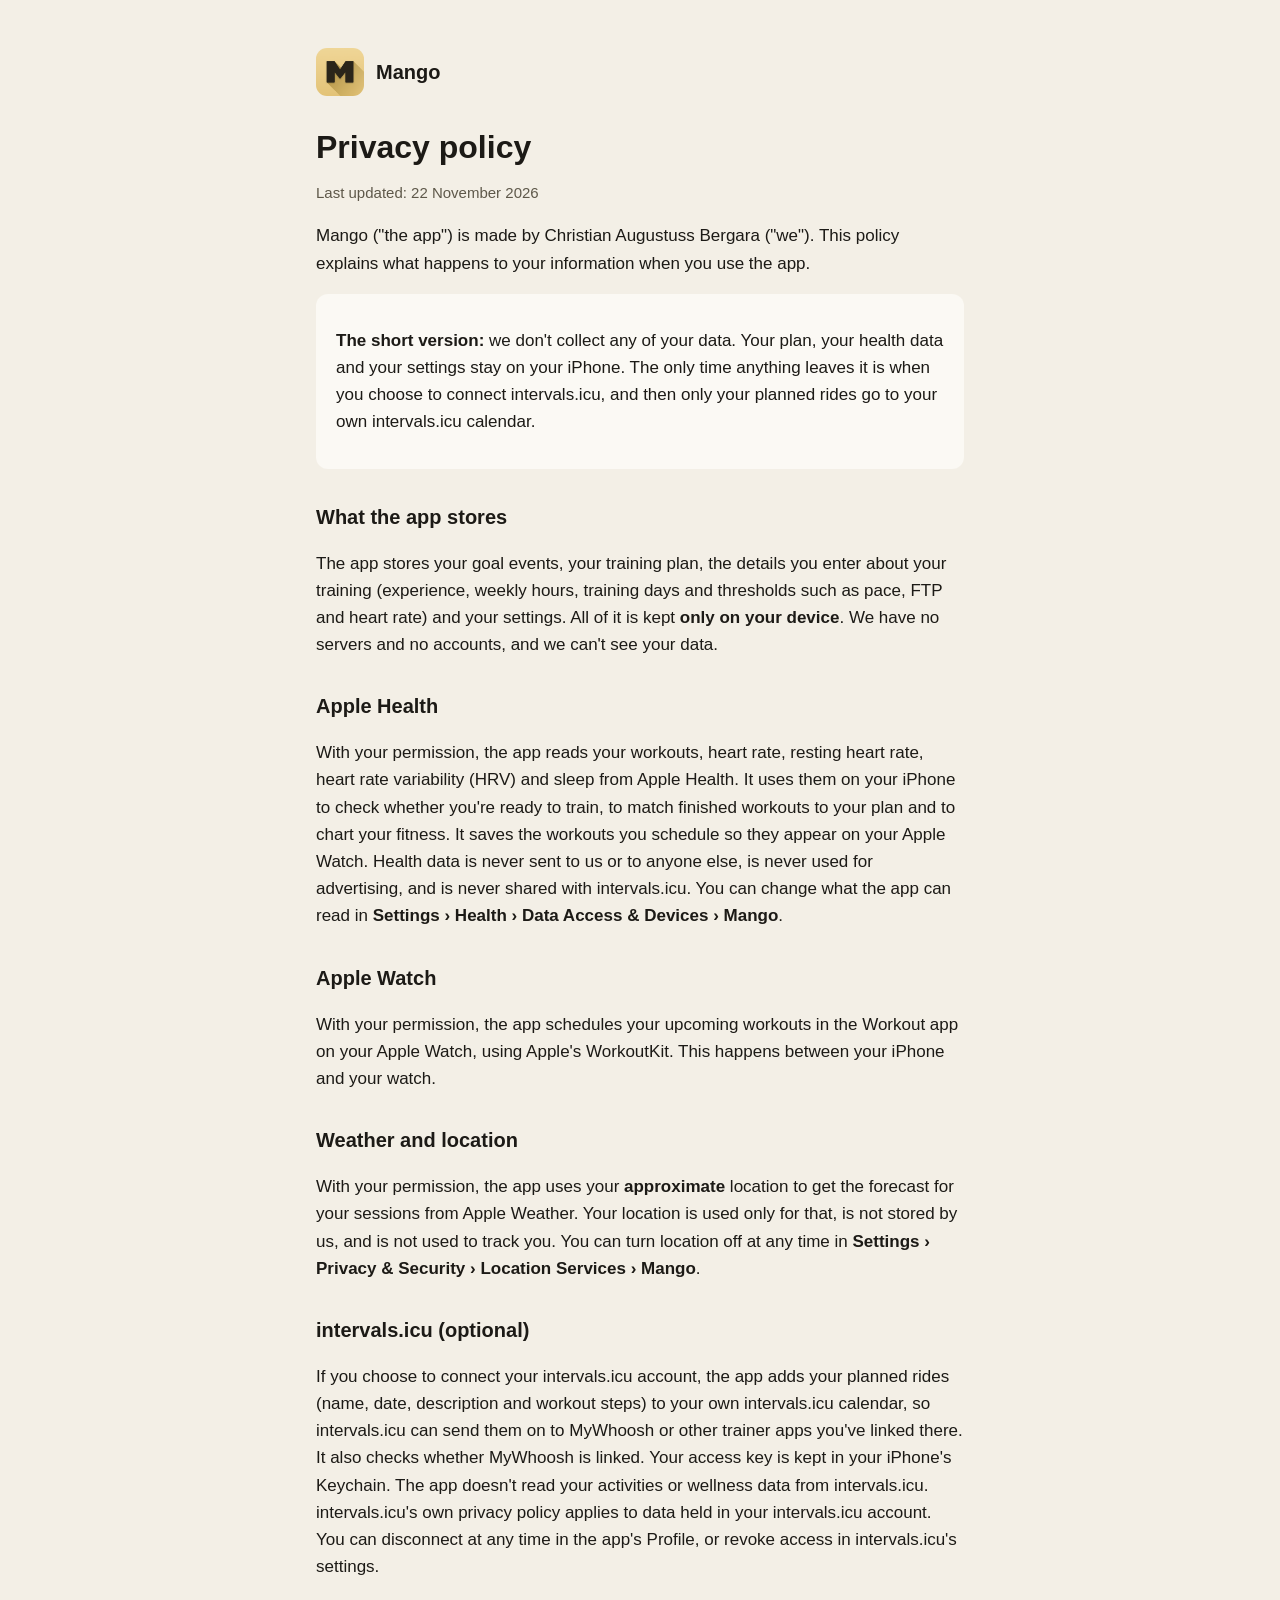
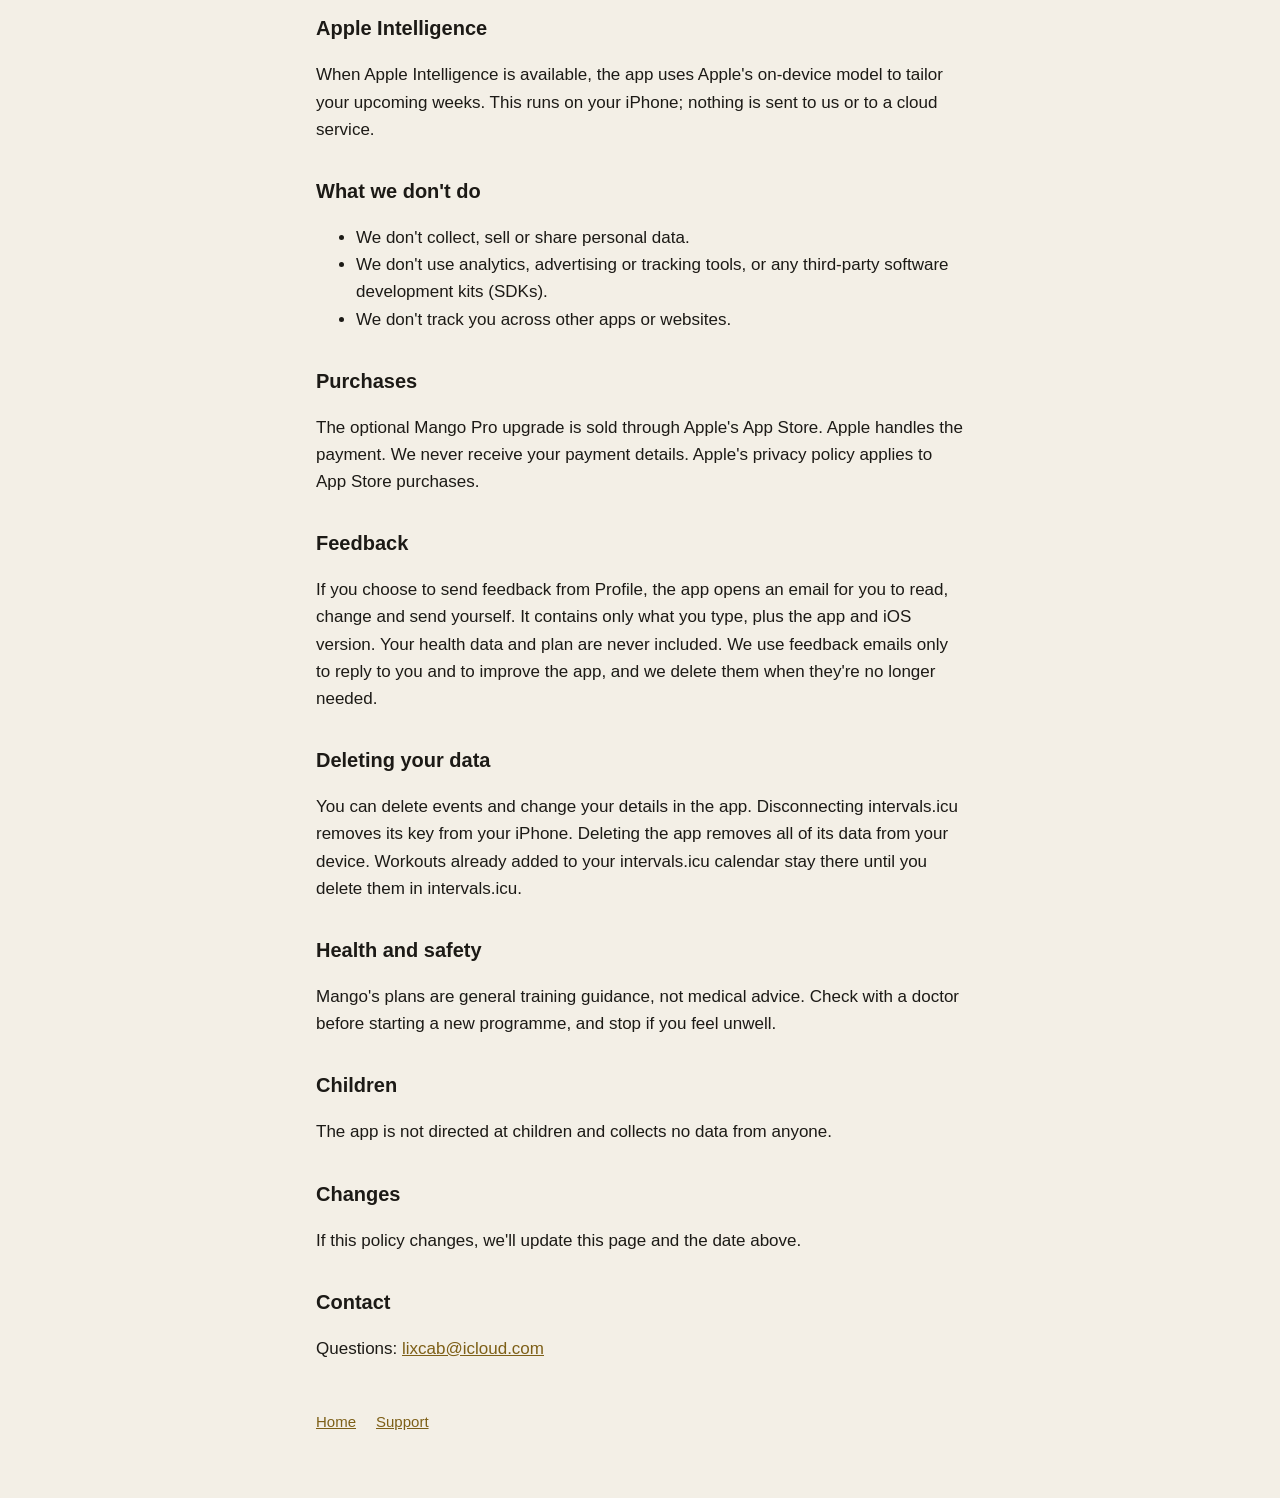
==== privacy.html @ f194ac6b "Mango website, privacy policy and support pages Co-Authored-By: Claude Opus 5.5 <noreply@anthropic.c" ====
<!doctype html>
<html lang="en">
<head>
<meta charset="utf-8"><meta name="viewport" content="width=device-width, initial-scale=1">
<title>Mango Privacy Policy</title>
<link rel="stylesheet" href="style.css">
</head>
<body><main>
<header><img src="icon.png" alt=""><a href="index.html">Mango</a></header>
<h1>Privacy policy</h1>
<p class="muted">Last updated: 22 November 2026</p>
<p>Mango ("the app") is made by Christian Augustuss Bergara ("we"). This policy explains what happens to your information when you use the app.</p>

<div class="card"><p><strong>The short version:</strong> we don't collect any of your data. Your plan, your health data and your settings stay on your iPhone. The only time anything leaves it is when you choose to connect intervals.icu, and then only your planned rides go to your own intervals.icu calendar.</p></div>

<h2>What the app stores</h2>
<p>The app stores your goal events, your training plan, the details you enter about your training (experience, weekly hours, training days and thresholds such as pace, FTP and heart rate) and your settings. All of it is kept <strong>only on your device</strong>. We have no servers and no accounts, and we can't see your data.</p>

<h2>Apple Health</h2>
<p>With your permission, the app reads your workouts, heart rate, resting heart rate, heart rate variability (HRV) and sleep from Apple Health. It uses them on your iPhone to check whether you're ready to train, to match finished workouts to your plan and to chart your fitness. It saves the workouts you schedule so they appear on your Apple Watch. Health data is never sent to us or to anyone else, is never used for advertising, and is never shared with intervals.icu. You can change what the app can read in <strong>Settings › Health › Data Access &amp; Devices › Mango</strong>.</p>

<h2>Apple Watch</h2>
<p>With your permission, the app schedules your upcoming workouts in the Workout app on your Apple Watch, using Apple's WorkoutKit. This happens between your iPhone and your watch.</p>

<h2>Weather and location</h2>
<p>With your permission, the app uses your <strong>approximate</strong> location to get the forecast for your sessions from Apple Weather. Your location is used only for that, is not stored by us, and is not used to track you. You can turn location off at any time in <strong>Settings › Privacy &amp; Security › Location Services › Mango</strong>.</p>

<h2>intervals.icu (optional)</h2>
<p>If you choose to connect your intervals.icu account, the app adds your planned rides (name, date, description and workout steps) to your own intervals.icu calendar, so intervals.icu can send them on to MyWhoosh or other trainer apps you've linked there. It also checks whether MyWhoosh is linked. Your access key is kept in your iPhone's Keychain. The app doesn't read your activities or wellness data from intervals.icu. intervals.icu's own privacy policy applies to data held in your intervals.icu account. You can disconnect at any time in the app's Profile, or revoke access in intervals.icu's settings.</p>

<h2>Apple Intelligence</h2>
<p>When Apple Intelligence is available, the app uses Apple's on-device model to tailor your upcoming weeks. This runs on your iPhone; nothing is sent to us or to a cloud service.</p>

<h2>What we don't do</h2>
<ul>
<li>We don't collect, sell or share personal data.</li>
<li>We don't use analytics, advertising or tracking tools, or any third-party software development kits (SDKs).</li>
<li>We don't track you across other apps or websites.</li>
</ul>

<h2>Purchases</h2>
<p>The optional Mango Pro upgrade is sold through Apple's App Store. Apple handles the payment. We never receive your payment details. Apple's privacy policy applies to App Store purchases.</p>

<h2>Feedback</h2>
<p>If you choose to send feedback from Profile, the app opens an email for you to read, change and send yourself. It contains only what you type, plus the app and iOS version. Your health data and plan are never included. We use feedback emails only to reply to you and to improve the app, and we delete them when they're no longer needed.</p>

<h2>Deleting your data</h2>
<p>You can delete events and change your details in the app. Disconnecting intervals.icu removes its key from your iPhone. Deleting the app removes all of its data from your device. Workouts already added to your intervals.icu calendar stay there until you delete them in intervals.icu.</p>

<h2>Health and safety</h2>
<p>Mango's plans are general training guidance, not medical advice. Check with a doctor before starting a new programme, and stop if you feel unwell.</p>

<h2>Children</h2>
<p>The app is not directed at children and collects no data from anyone.</p>

<h2>Changes</h2>
<p>If this policy changes, we'll update this page and the date above.</p>

<h2>Contact</h2>
<p>Questions: <a href="mailto:lixcab@icloud.com">lixcab@icloud.com</a></p>

<nav><a href="index.html">Home</a><a href="support.html">Support</a></nav>
</main></body>
</html>
---- style.css ----
:root { --bg: #F3EFE6; --text: #1C1A16; --muted: #5E584A; --accent: #7D5F17; --card: #FBF9F4; }
@media (prefers-color-scheme: dark) { :root { --bg: #1E1C18; --text: #F5F2EA; --muted: #B5AE9A; --accent: #E7CC88; --card: #2A2722; } }
* { box-sizing: border-box; }
body { margin: 0; background: var(--bg); color: var(--text); font: 17px/1.6 -apple-system, BlinkMacSystemFont, "Segoe UI", Roboto, sans-serif; }
main { max-width: 680px; margin: 0 auto; padding: 48px 16px 64px; }
header { display: flex; align-items: center; gap: 12px; margin-bottom: 32px; }
header img { width: 48px; height: 48px; border-radius: 11px; }
header a { color: var(--text); text-decoration: none; font-weight: 600; font-size: 20px; }
h1 { font-size: 32px; line-height: 1.2; margin: 0 0 8px; }
h2 { font-size: 20px; margin: 32px 0 8px; }
p, li { color: var(--text); }
.muted { color: var(--muted); font-size: 15px; }
a { color: var(--accent); }
.card { background: var(--card); border-radius: 12px; padding: 16px 20px; margin: 16px 0; }
nav { margin-top: 48px; display: flex; gap: 20px; font-size: 15px; }
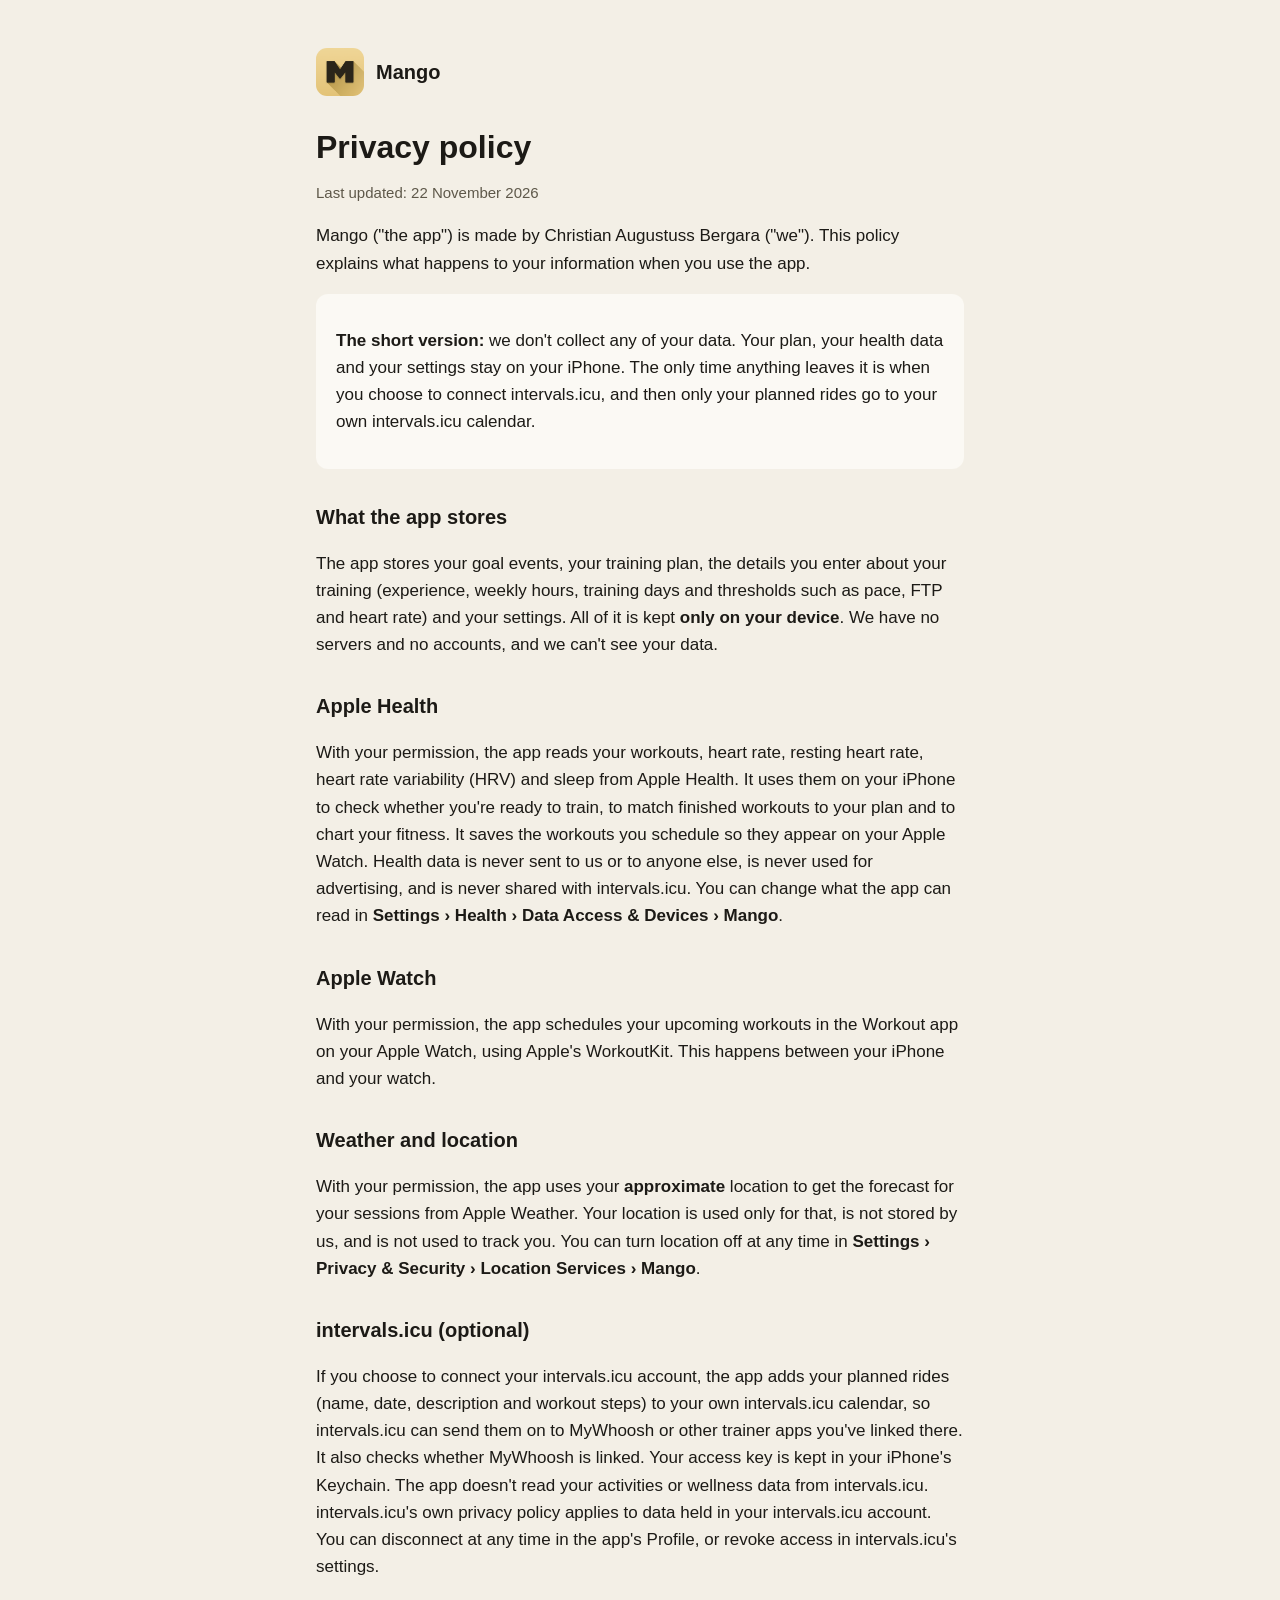
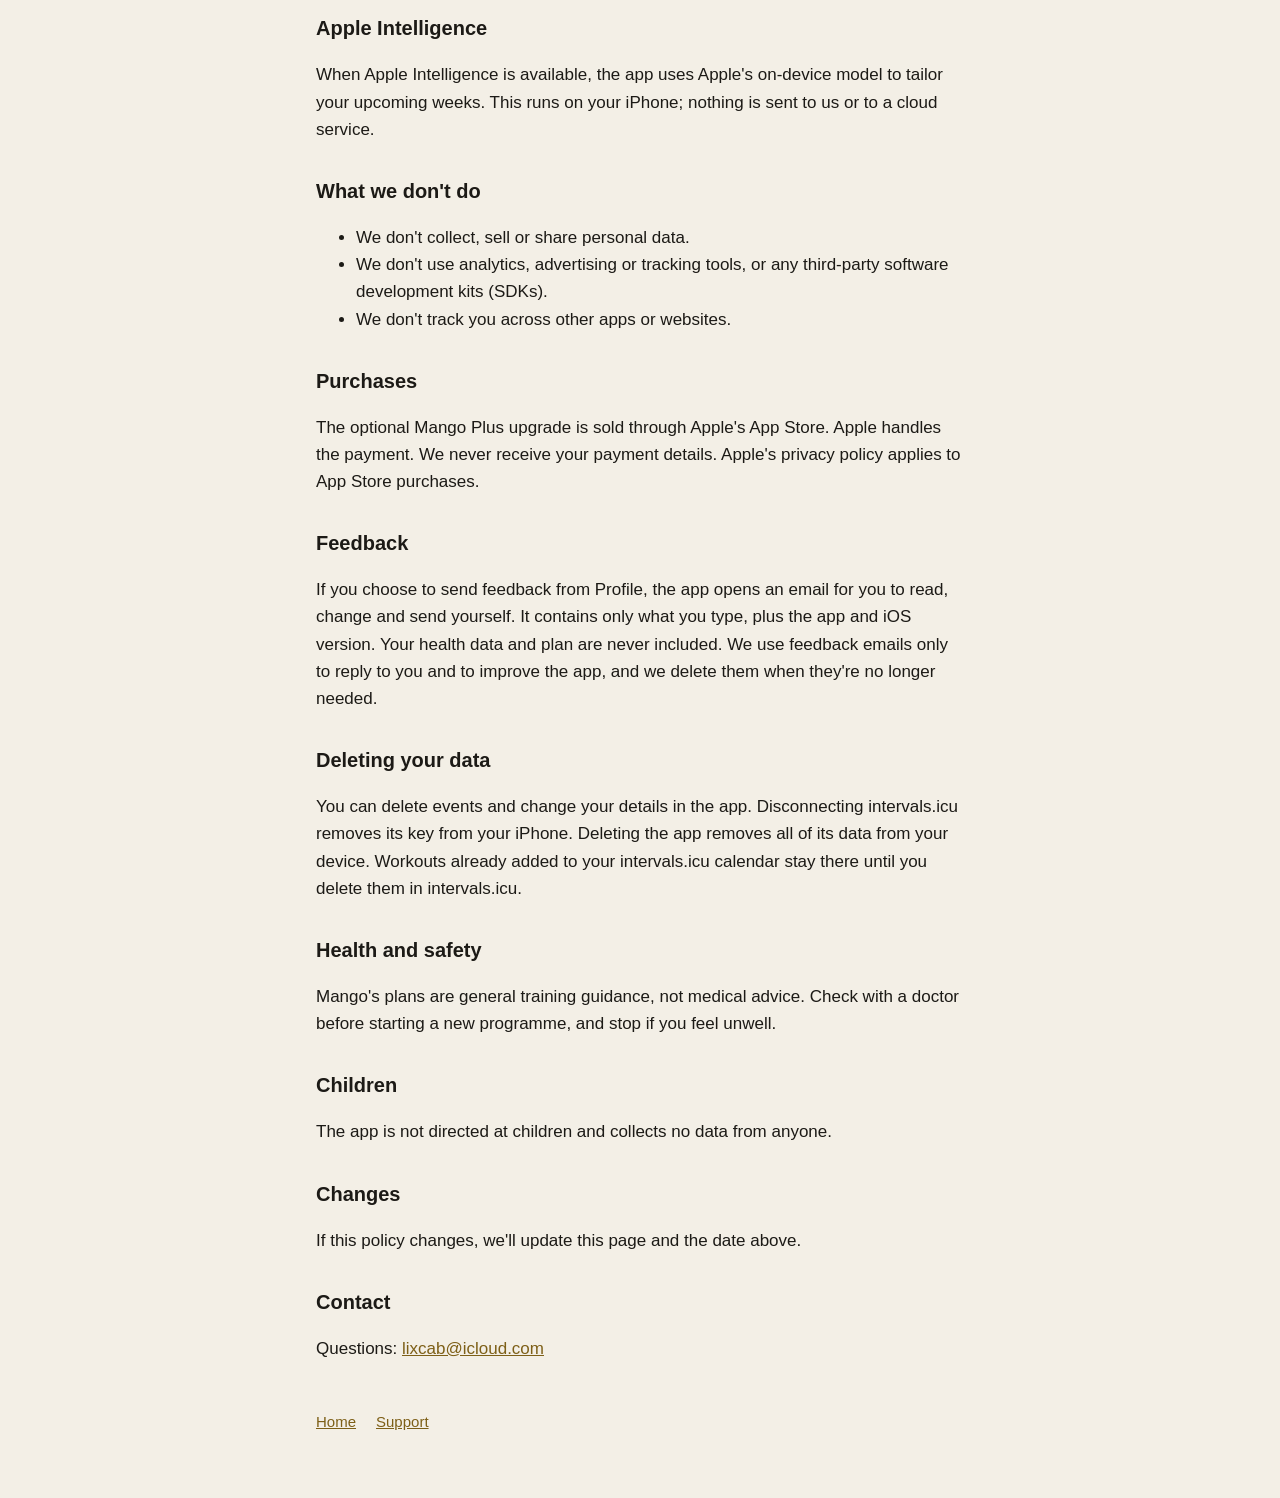
==== commit 33fbc859: "Rename the upgrade to Mango Plus Co-Authored-By: Claude Opus 5.5 <noreply@anthropic.com>" ====
--- a/privacy.html
+++ b/privacy.html
@@ -39,7 +39,7 @@
 </ul>
 
 <h2>Purchases</h2>
-<p>The optional Mango Pro upgrade is sold through Apple's App Store. Apple handles the payment. We never receive your payment details. Apple's privacy policy applies to App Store purchases.</p>
+<p>The optional Mango Plus upgrade is sold through Apple's App Store. Apple handles the payment. We never receive your payment details. Apple's privacy policy applies to App Store purchases.</p>
 
 <h2>Feedback</h2>
 <p>If you choose to send feedback from Profile, the app opens an email for you to read, change and send yourself. It contains only what you type, plus the app and iOS version. Your health data and plan are never included. We use feedback emails only to reply to you and to improve the app, and we delete them when they're no longer needed.</p>
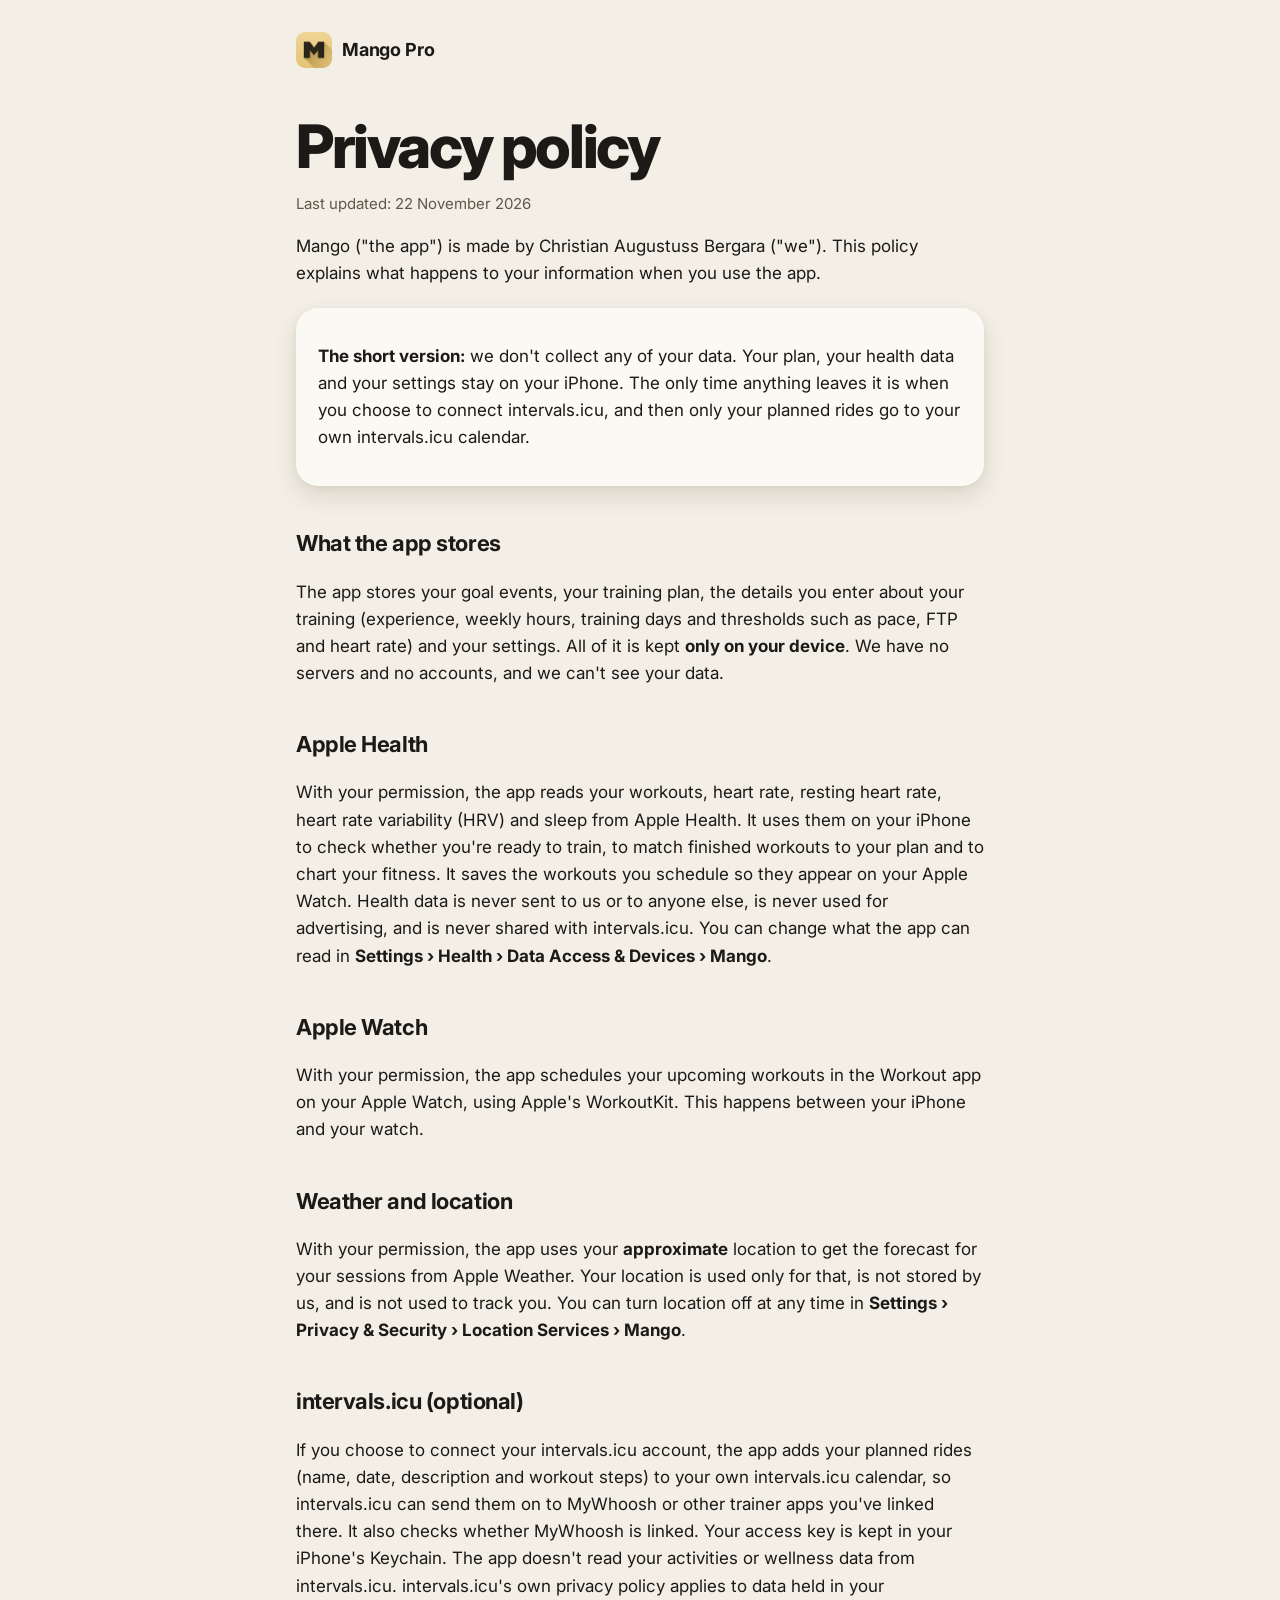
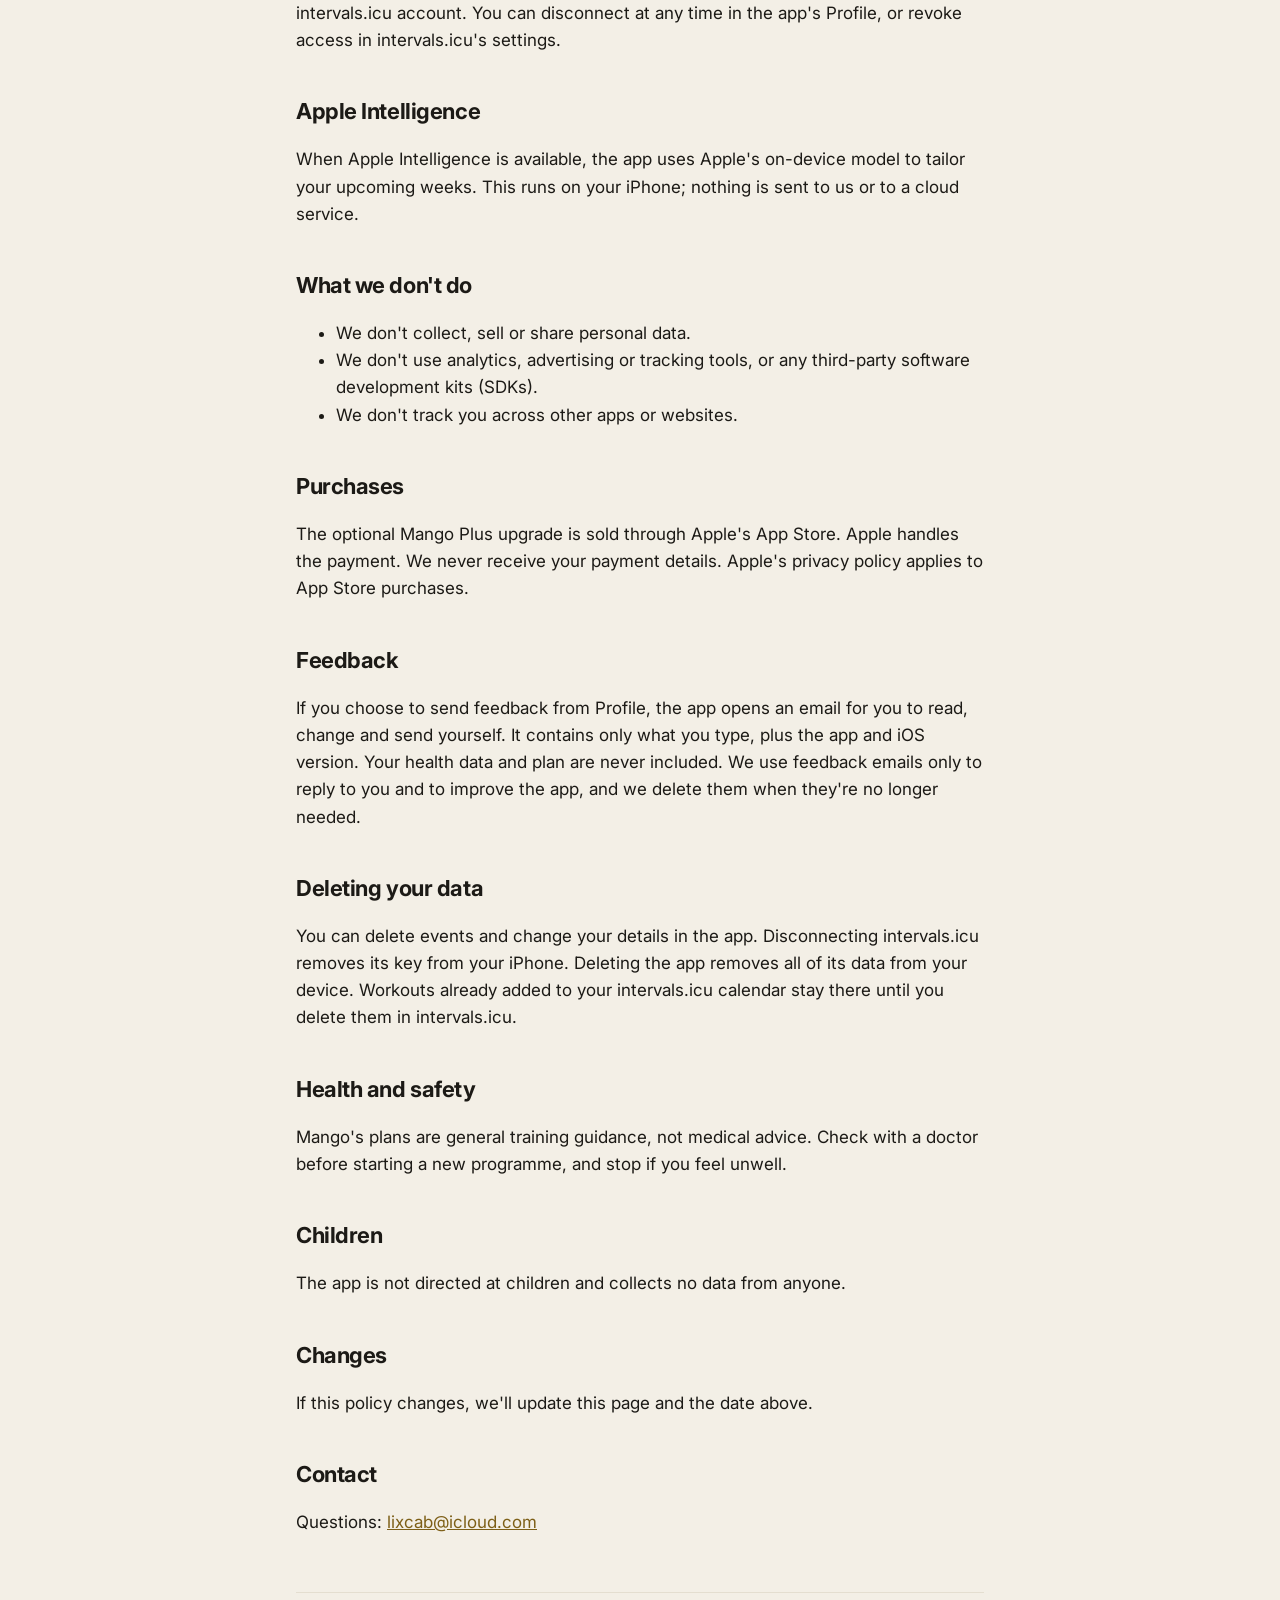
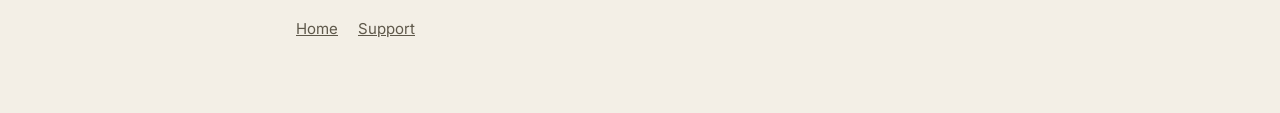
==== commit f1b6f431: "mango-pro.app: new home page in the app's welcome-screen design; Privacy and Support restyled; custo" ====
--- a/privacy.html
+++ b/privacy.html
@@ -3,10 +3,12 @@
 <head>
 <meta charset="utf-8"><meta name="viewport" content="width=device-width, initial-scale=1">
 <title>Mango Privacy Policy</title>
+<link rel="preconnect" href="https://fonts.googleapis.com"><link rel="preconnect" href="https://fonts.gstatic.com" crossorigin>
+<link rel="stylesheet" href="https://fonts.googleapis.com/css2?family=Inter:wght@400;500;600;700;800&display=swap">
 <link rel="stylesheet" href="style.css">
 </head>
 <body><main>
-<header><img src="icon.png" alt=""><a href="index.html">Mango</a></header>
+<header><img src="icon.png" alt=""><a href="index.html">Mango Pro</a></header>
 <h1>Privacy policy</h1>
 <p class="muted">Last updated: 22 November 2026</p>
 <p>Mango ("the app") is made by Christian Augustuss Bergara ("we"). This policy explains what happens to your information when you use the app.</p>
--- a/style.css
+++ b/style.css
@@ -1,15 +1,20 @@
-:root { --bg: #F3EFE6; --text: #1C1A16; --muted: #5E584A; --accent: #7D5F17; --card: #FBF9F4; }
-@media (prefers-color-scheme: dark) { :root { --bg: #1E1C18; --text: #F5F2EA; --muted: #B5AE9A; --accent: #E7CC88; --card: #2A2722; } }
+/* Privacy and Support pages: the same design system as the home page (the app's welcome screen). */
+:root { --canvas:#F3EFE6; --surface:#FBF9F4; --yellow:#E7CC88; --ink:#2E2A20; --accent:#7D5F17; --todayrow:#F2E5C3;
+  --text:#1C1A16; --text2:#5E584A; --sep:#E4DED0; --shadow: 0 10px 24px rgba(60,45,10,.12), 0 2px 6px rgba(60,45,10,.06); }
+@media (prefers-color-scheme: dark) { :root { --canvas:#1E1C18; --surface:#2A2722; --yellow:#E2C47A; --ink:#1E1C18; --accent:#E7CC88;
+  --todayrow:#3D3626; --text:#F5F2EA; --text2:#B5AE9A; --sep:#3A362E; --shadow: 0 10px 24px rgba(0,0,0,.35); } }
 * { box-sizing: border-box; }
-body { margin: 0; background: var(--bg); color: var(--text); font: 17px/1.6 -apple-system, BlinkMacSystemFont, "Segoe UI", Roboto, sans-serif; }
-main { max-width: 680px; margin: 0 auto; padding: 48px 16px 64px; }
-header { display: flex; align-items: center; gap: 12px; margin-bottom: 32px; }
-header img { width: 48px; height: 48px; border-radius: 11px; }
-header a { color: var(--text); text-decoration: none; font-weight: 600; font-size: 20px; }
-h1 { font-size: 32px; line-height: 1.2; margin: 0 0 8px; }
-h2 { font-size: 20px; margin: 32px 0 8px; }
+body { margin: 0; background: var(--canvas); color: var(--text); font: 17px/1.6 Inter, -apple-system, BlinkMacSystemFont, "Segoe UI", sans-serif;
+  -webkit-font-smoothing: antialiased; }
+main { max-width: 720px; margin: 0 auto; padding: 32px 16px 72px; }
+header { display: flex; align-items: center; gap: 10px; margin-bottom: 48px; }
+header img { width: 36px; height: 36px; border-radius: 9px; }
+header a { color: var(--text); text-decoration: none; font-weight: 700; font-size: 18px; letter-spacing: -.01em; }
+h1 { font-size: clamp(40px, 7vw, 60px); line-height: 1.02; letter-spacing: -.04em; font-weight: 800; margin: 0 0 12px; }
+h2 { font-size: 22px; letter-spacing: -.02em; margin: 40px 0 8px; }
 p, li { color: var(--text); }
-.muted { color: var(--muted); font-size: 15px; }
+.muted { color: var(--text2); font-size: 15px; }
 a { color: var(--accent); }
-.card { background: var(--card); border-radius: 12px; padding: 16px 20px; margin: 16px 0; }
-nav { margin-top: 48px; display: flex; gap: 20px; font-size: 15px; }
+.card { background: var(--surface); border-radius: 22px; padding: 18px 22px; margin: 20px 0; box-shadow: var(--shadow); }
+nav { margin-top: 56px; padding-top: 24px; border-top: 1px solid var(--sep); display: flex; gap: 20px; font-size: 15px; }
+nav a { color: var(--text2); }
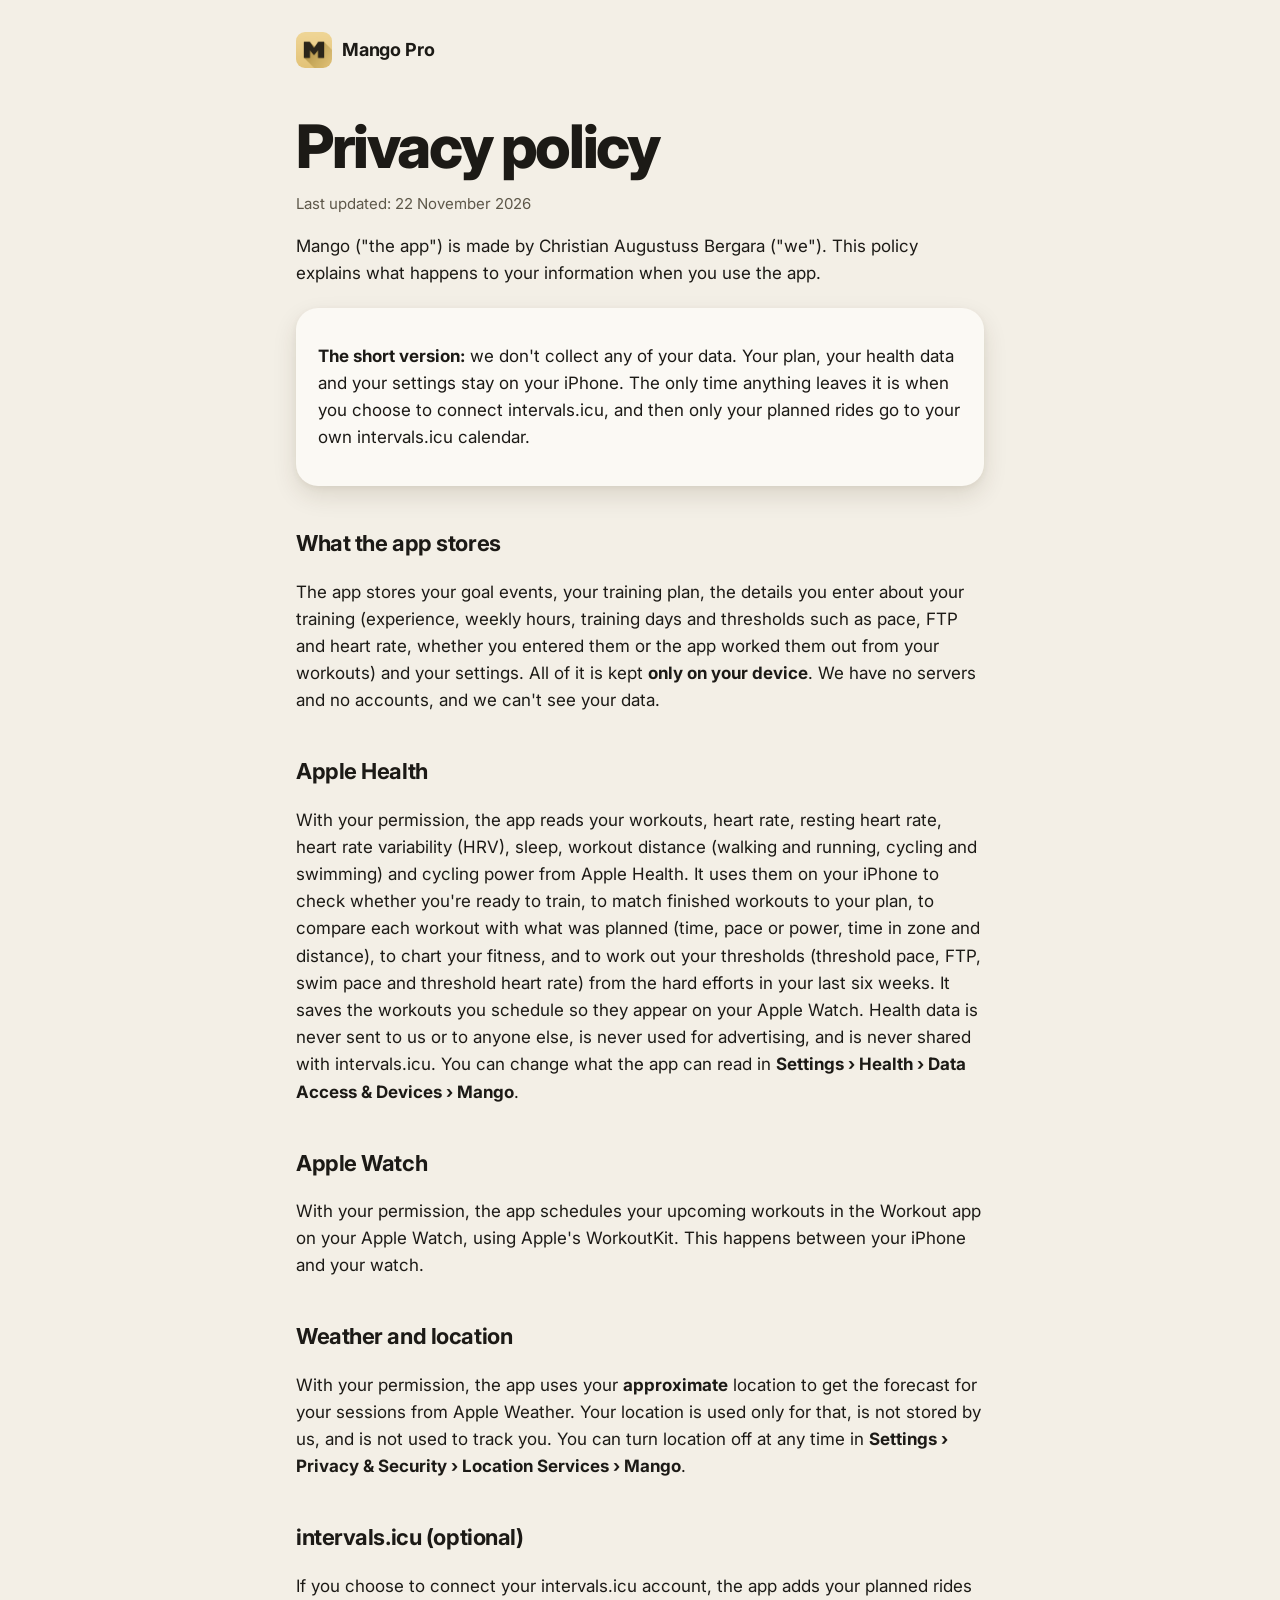
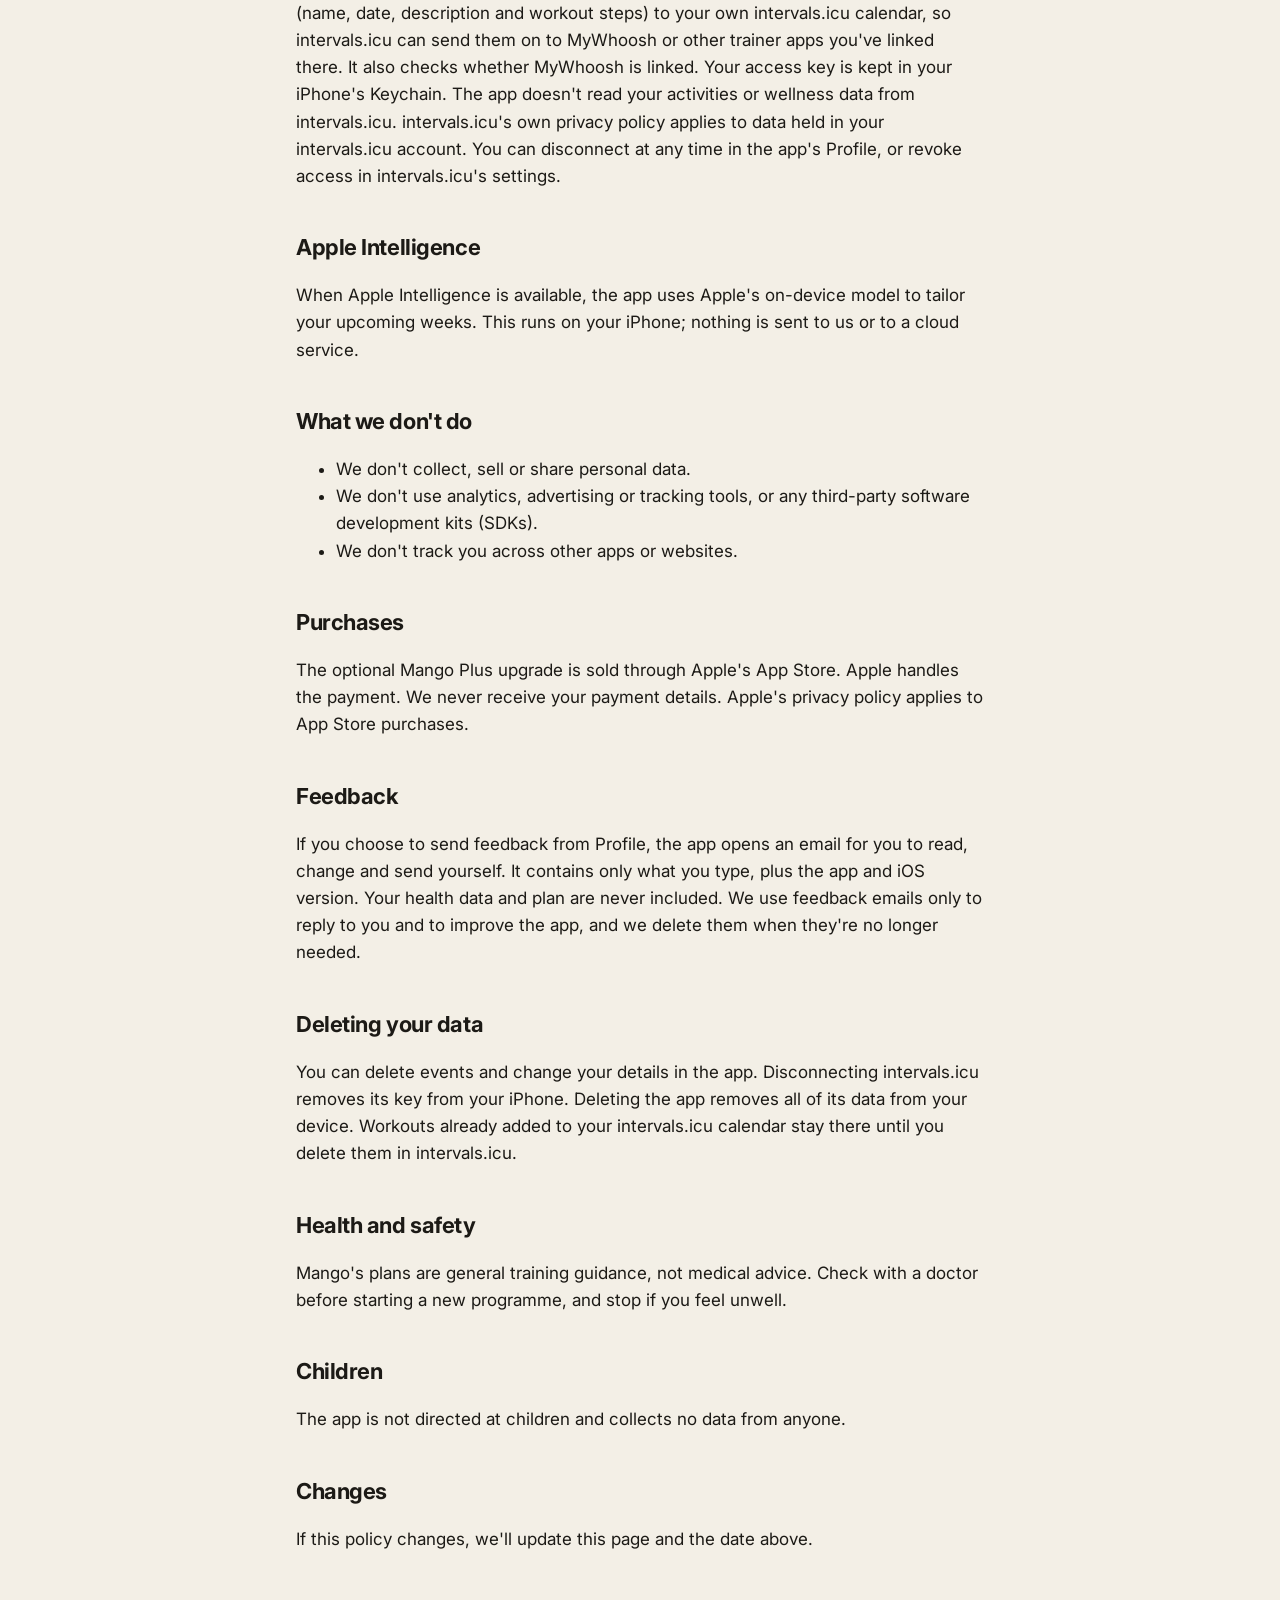
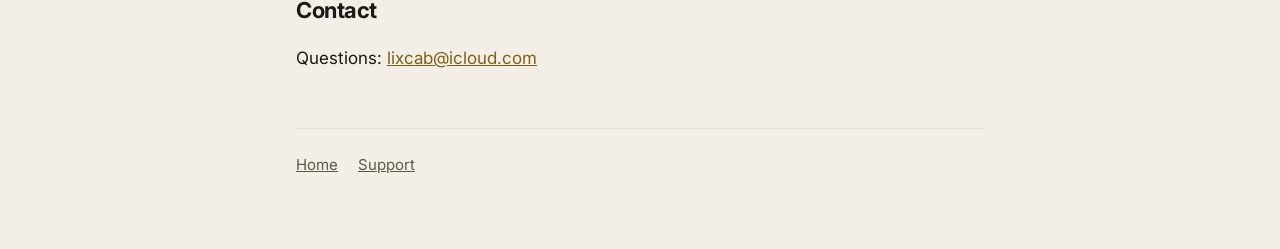
==== commit 3a0686f3: "Privacy policy: workout distance and cycling power from Apple Health, used on the iPhone for workout" ====
--- a/privacy.html
+++ b/privacy.html
@@ -16,10 +16,10 @@
 <div class="card"><p><strong>The short version:</strong> we don't collect any of your data. Your plan, your health data and your settings stay on your iPhone. The only time anything leaves it is when you choose to connect intervals.icu, and then only your planned rides go to your own intervals.icu calendar.</p></div>
 
 <h2>What the app stores</h2>
-<p>The app stores your goal events, your training plan, the details you enter about your training (experience, weekly hours, training days and thresholds such as pace, FTP and heart rate) and your settings. All of it is kept <strong>only on your device</strong>. We have no servers and no accounts, and we can't see your data.</p>
+<p>The app stores your goal events, your training plan, the details you enter about your training (experience, weekly hours, training days and thresholds such as pace, FTP and heart rate, whether you entered them or the app worked them out from your workouts) and your settings. All of it is kept <strong>only on your device</strong>. We have no servers and no accounts, and we can't see your data.</p>
 
 <h2>Apple Health</h2>
-<p>With your permission, the app reads your workouts, heart rate, resting heart rate, heart rate variability (HRV) and sleep from Apple Health. It uses them on your iPhone to check whether you're ready to train, to match finished workouts to your plan and to chart your fitness. It saves the workouts you schedule so they appear on your Apple Watch. Health data is never sent to us or to anyone else, is never used for advertising, and is never shared with intervals.icu. You can change what the app can read in <strong>Settings › Health › Data Access &amp; Devices › Mango</strong>.</p>
+<p>With your permission, the app reads your workouts, heart rate, resting heart rate, heart rate variability (HRV), sleep, workout distance (walking and running, cycling and swimming) and cycling power from Apple Health. It uses them on your iPhone to check whether you're ready to train, to match finished workouts to your plan, to compare each workout with what was planned (time, pace or power, time in zone and distance), to chart your fitness, and to work out your thresholds (threshold pace, FTP, swim pace and threshold heart rate) from the hard efforts in your last six weeks. It saves the workouts you schedule so they appear on your Apple Watch. Health data is never sent to us or to anyone else, is never used for advertising, and is never shared with intervals.icu. You can change what the app can read in <strong>Settings › Health › Data Access &amp; Devices › Mango</strong>.</p>
 
 <h2>Apple Watch</h2>
 <p>With your permission, the app schedules your upcoming workouts in the Workout app on your Apple Watch, using Apple's WorkoutKit. This happens between your iPhone and your watch.</p>
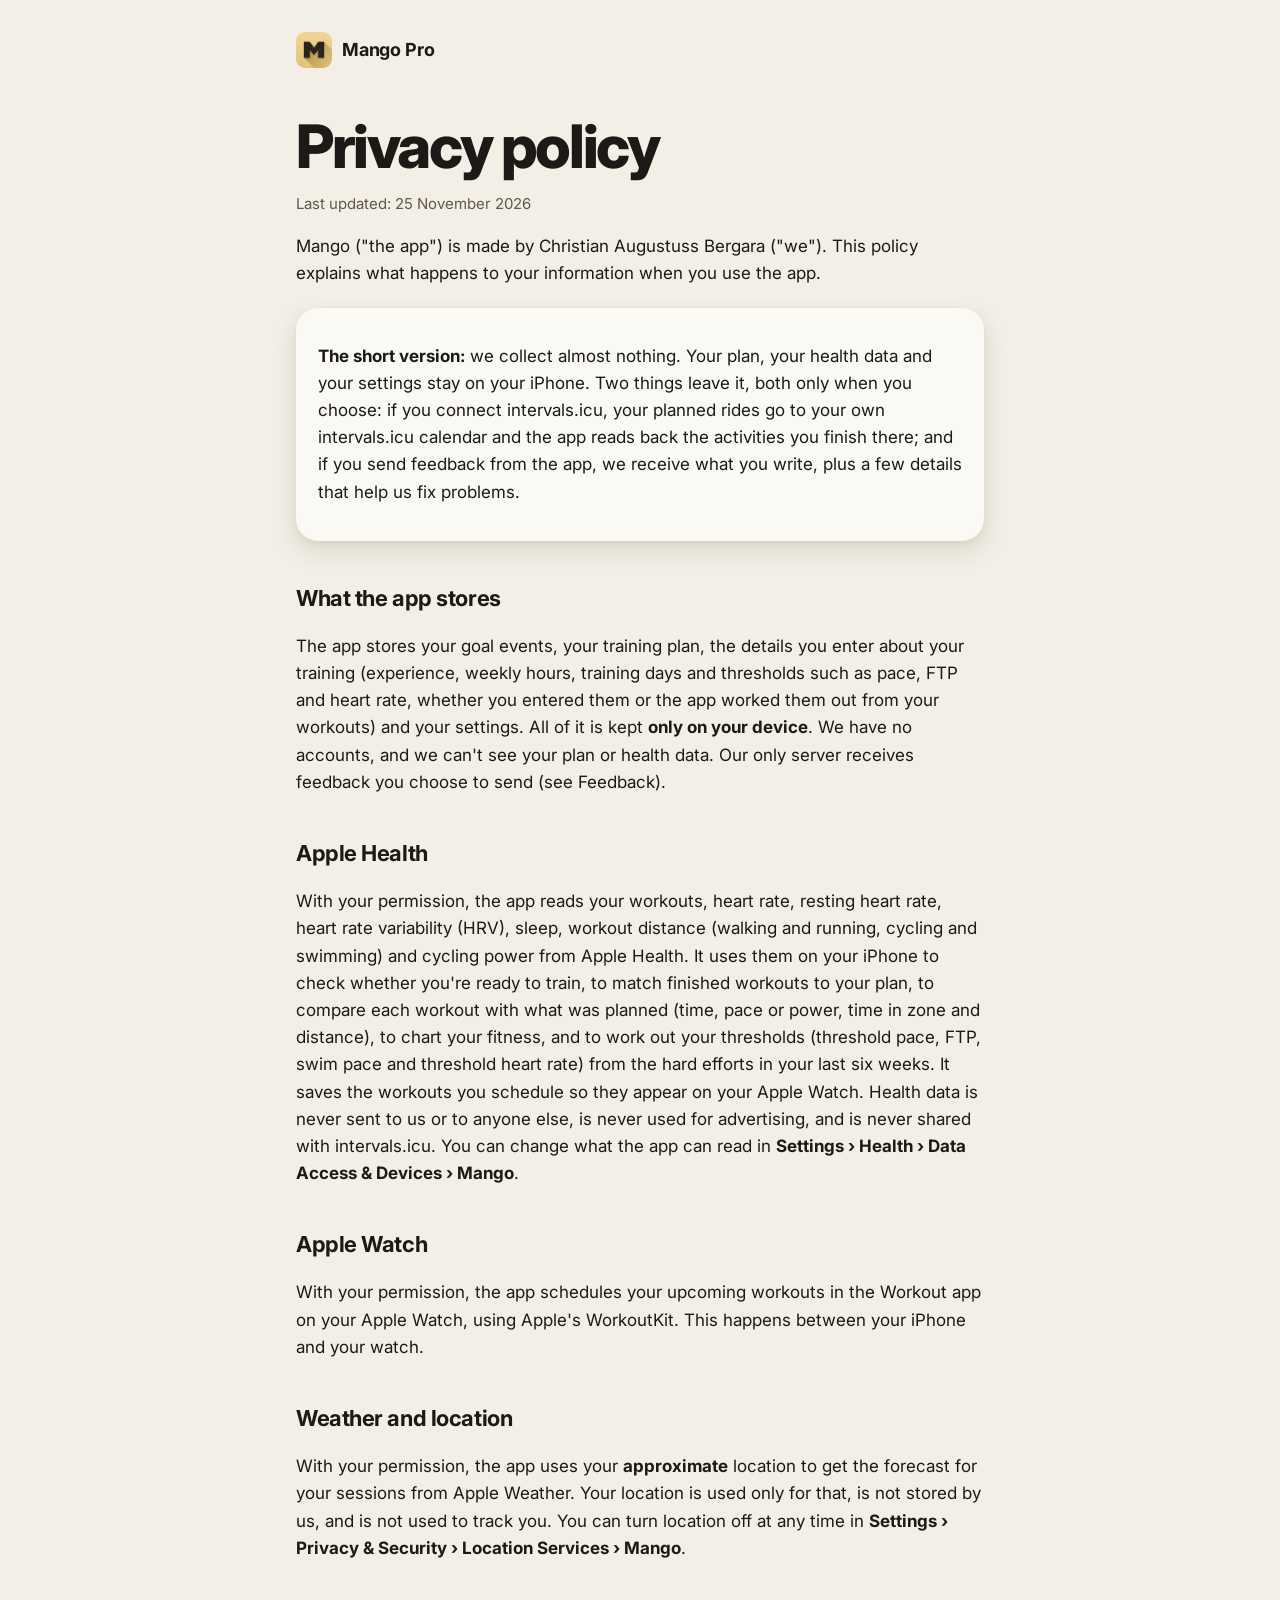
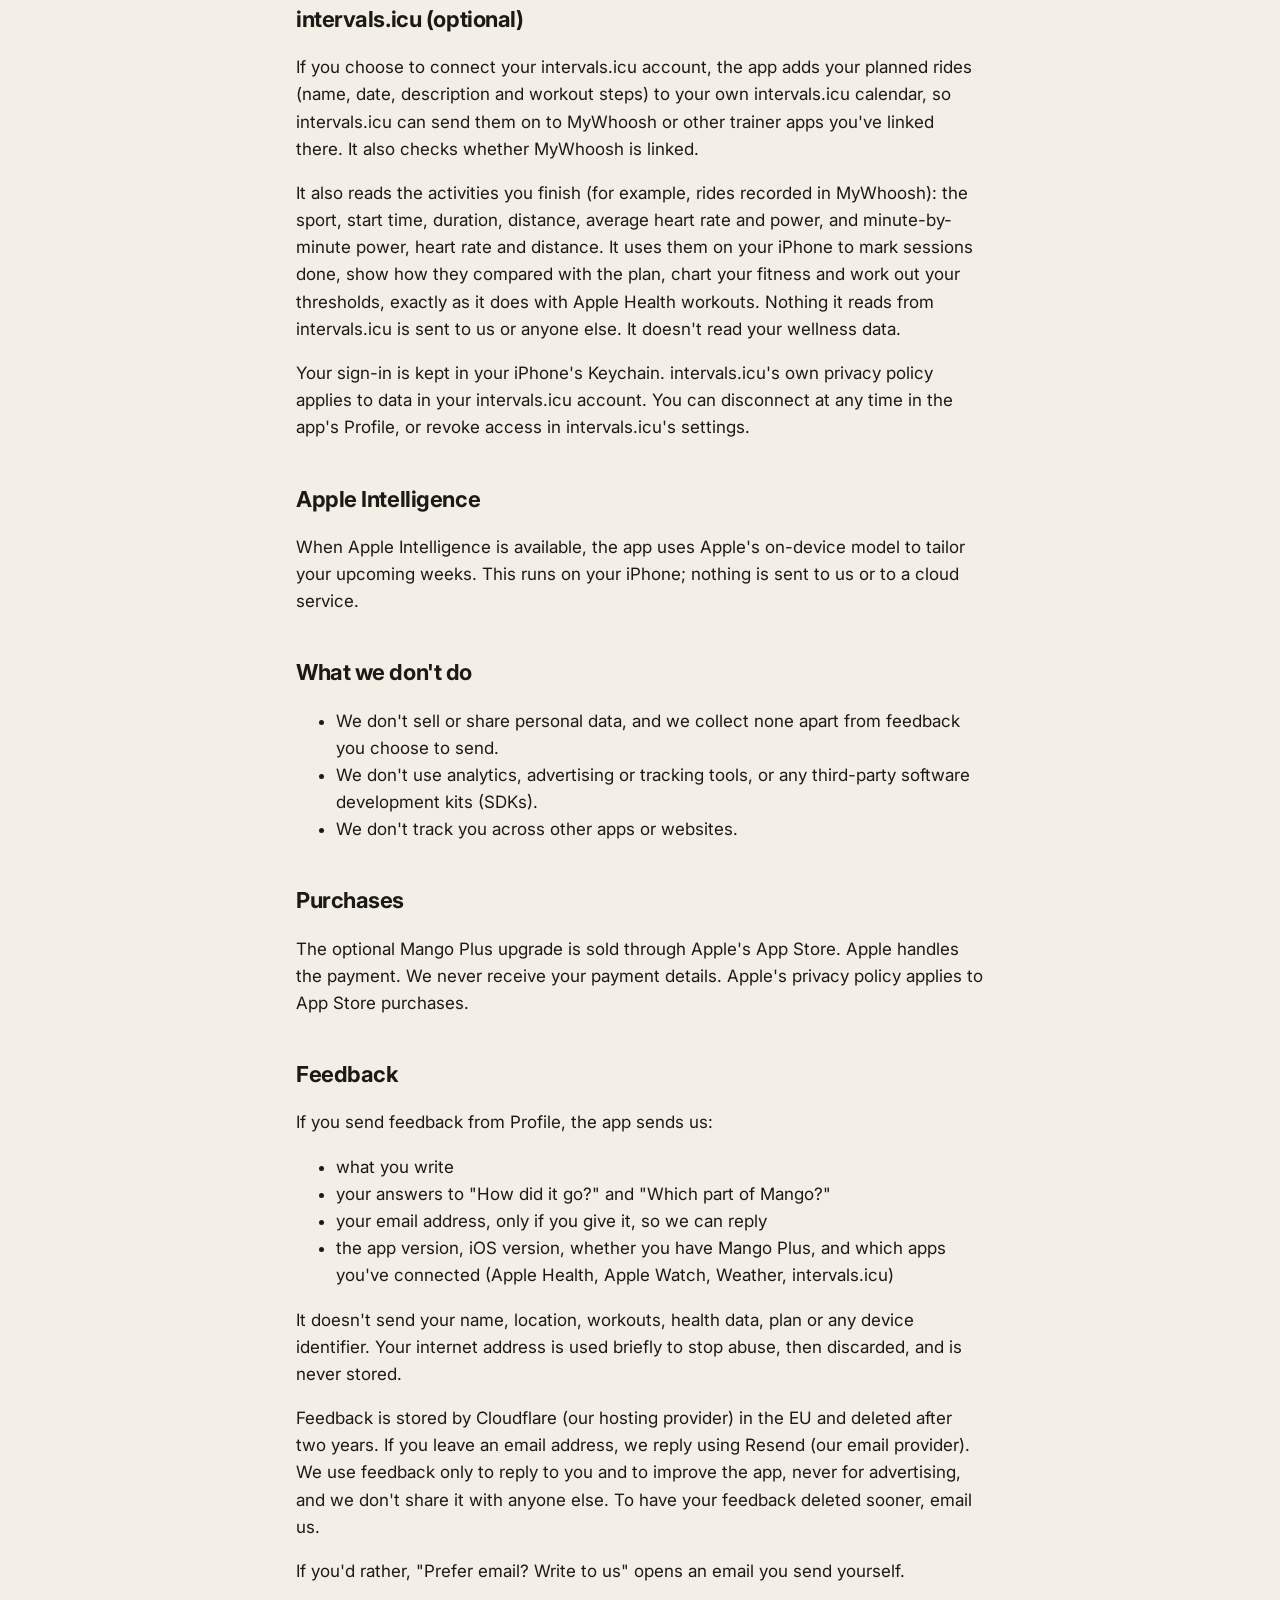
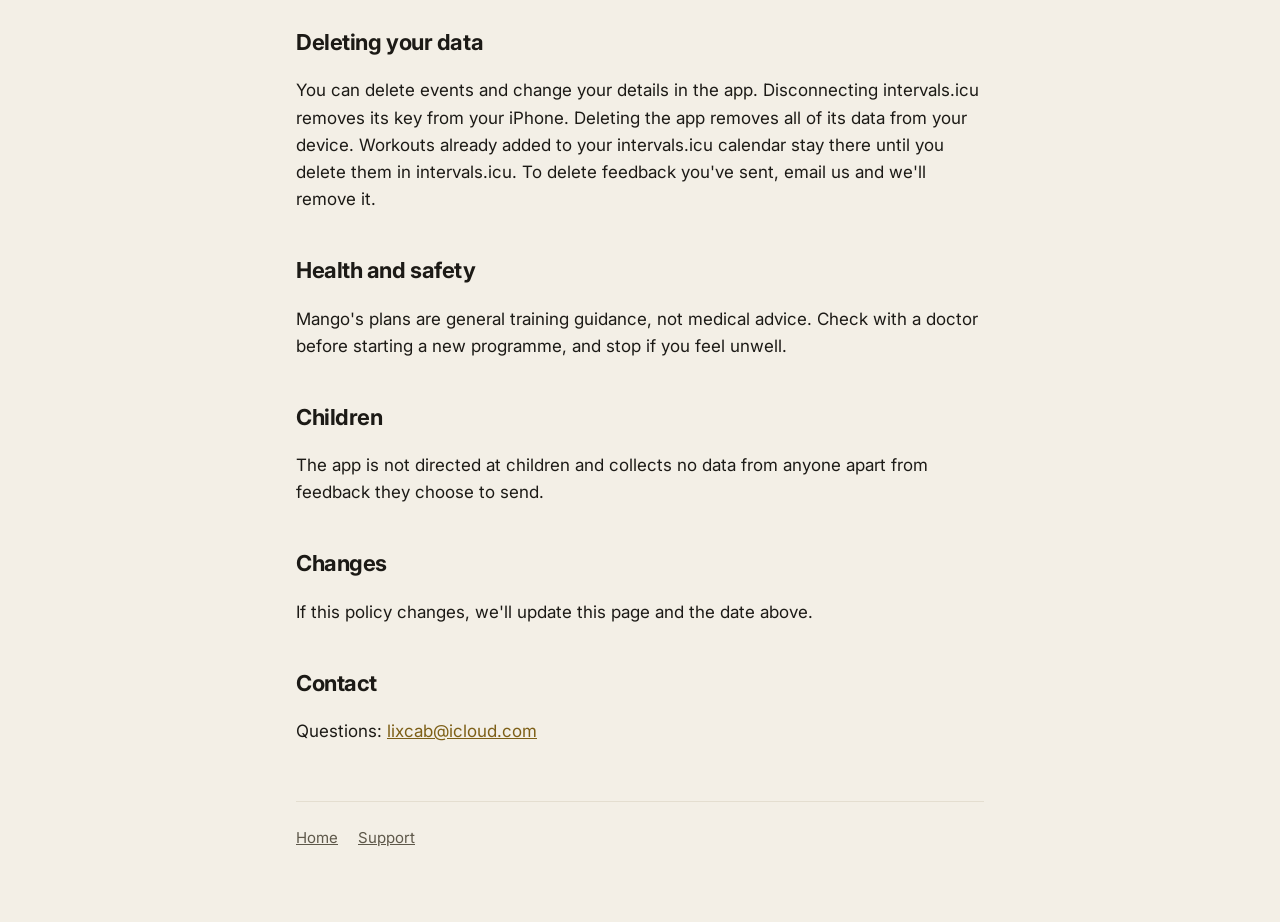
==== commit 71fb0baf: "Privacy policy for 1.0.1: feedback form and intervals.icu activities Co-Authored-By: Claude Opus 5.5" ====
--- a/privacy.html
+++ b/privacy.html
@@ -10,13 +10,13 @@
 <body><main>
 <header><img src="icon.png" alt=""><a href="index.html">Mango Pro</a></header>
 <h1>Privacy policy</h1>
-<p class="muted">Last updated: 22 November 2026</p>
+<p class="muted">Last updated: 25 November 2026</p>
 <p>Mango ("the app") is made by Christian Augustuss Bergara ("we"). This policy explains what happens to your information when you use the app.</p>
 
-<div class="card"><p><strong>The short version:</strong> we don't collect any of your data. Your plan, your health data and your settings stay on your iPhone. The only time anything leaves it is when you choose to connect intervals.icu, and then only your planned rides go to your own intervals.icu calendar.</p></div>
+<div class="card"><p><strong>The short version:</strong> we collect almost nothing. Your plan, your health data and your settings stay on your iPhone. Two things leave it, both only when you choose: if you connect intervals.icu, your planned rides go to your own intervals.icu calendar and the app reads back the activities you finish there; and if you send feedback from the app, we receive what you write, plus a few details that help us fix problems.</p></div>
 
 <h2>What the app stores</h2>
-<p>The app stores your goal events, your training plan, the details you enter about your training (experience, weekly hours, training days and thresholds such as pace, FTP and heart rate, whether you entered them or the app worked them out from your workouts) and your settings. All of it is kept <strong>only on your device</strong>. We have no servers and no accounts, and we can't see your data.</p>
+<p>The app stores your goal events, your training plan, the details you enter about your training (experience, weekly hours, training days and thresholds such as pace, FTP and heart rate, whether you entered them or the app worked them out from your workouts) and your settings. All of it is kept <strong>only on your device</strong>. We have no accounts, and we can't see your plan or health data. Our only server receives feedback you choose to send (see Feedback).</p>
 
 <h2>Apple Health</h2>
 <p>With your permission, the app reads your workouts, heart rate, resting heart rate, heart rate variability (HRV), sleep, workout distance (walking and running, cycling and swimming) and cycling power from Apple Health. It uses them on your iPhone to check whether you're ready to train, to match finished workouts to your plan, to compare each workout with what was planned (time, pace or power, time in zone and distance), to chart your fitness, and to work out your thresholds (threshold pace, FTP, swim pace and threshold heart rate) from the hard efforts in your last six weeks. It saves the workouts you schedule so they appear on your Apple Watch. Health data is never sent to us or to anyone else, is never used for advertising, and is never shared with intervals.icu. You can change what the app can read in <strong>Settings › Health › Data Access &amp; Devices › Mango</strong>.</p>
@@ -28,14 +28,16 @@
 <p>With your permission, the app uses your <strong>approximate</strong> location to get the forecast for your sessions from Apple Weather. Your location is used only for that, is not stored by us, and is not used to track you. You can turn location off at any time in <strong>Settings › Privacy &amp; Security › Location Services › Mango</strong>.</p>
 
 <h2>intervals.icu (optional)</h2>
-<p>If you choose to connect your intervals.icu account, the app adds your planned rides (name, date, description and workout steps) to your own intervals.icu calendar, so intervals.icu can send them on to MyWhoosh or other trainer apps you've linked there. It also checks whether MyWhoosh is linked. Your access key is kept in your iPhone's Keychain. The app doesn't read your activities or wellness data from intervals.icu. intervals.icu's own privacy policy applies to data held in your intervals.icu account. You can disconnect at any time in the app's Profile, or revoke access in intervals.icu's settings.</p>
+<p>If you choose to connect your intervals.icu account, the app adds your planned rides (name, date, description and workout steps) to your own intervals.icu calendar, so intervals.icu can send them on to MyWhoosh or other trainer apps you've linked there. It also checks whether MyWhoosh is linked.</p>
+<p>It also reads the activities you finish (for example, rides recorded in MyWhoosh): the sport, start time, duration, distance, average heart rate and power, and minute-by-minute power, heart rate and distance. It uses them on your iPhone to mark sessions done, show how they compared with the plan, chart your fitness and work out your thresholds, exactly as it does with Apple Health workouts. Nothing it reads from intervals.icu is sent to us or anyone else. It doesn't read your wellness data.</p>
+<p>Your sign-in is kept in your iPhone's Keychain. intervals.icu's own privacy policy applies to data in your intervals.icu account. You can disconnect at any time in the app's Profile, or revoke access in intervals.icu's settings.</p>
 
 <h2>Apple Intelligence</h2>
 <p>When Apple Intelligence is available, the app uses Apple's on-device model to tailor your upcoming weeks. This runs on your iPhone; nothing is sent to us or to a cloud service.</p>
 
 <h2>What we don't do</h2>
 <ul>
-<li>We don't collect, sell or share personal data.</li>
+<li>We don't sell or share personal data, and we collect none apart from feedback you choose to send.</li>
 <li>We don't use analytics, advertising or tracking tools, or any third-party software development kits (SDKs).</li>
 <li>We don't track you across other apps or websites.</li>
 </ul>
@@ -44,16 +46,25 @@
 <p>The optional Mango Plus upgrade is sold through Apple's App Store. Apple handles the payment. We never receive your payment details. Apple's privacy policy applies to App Store purchases.</p>
 
 <h2>Feedback</h2>
-<p>If you choose to send feedback from Profile, the app opens an email for you to read, change and send yourself. It contains only what you type, plus the app and iOS version. Your health data and plan are never included. We use feedback emails only to reply to you and to improve the app, and we delete them when they're no longer needed.</p>
+<p>If you send feedback from Profile, the app sends us:</p>
+<ul>
+<li>what you write</li>
+<li>your answers to "How did it go?" and "Which part of Mango?"</li>
+<li>your email address, only if you give it, so we can reply</li>
+<li>the app version, iOS version, whether you have Mango Plus, and which apps you've connected (Apple Health, Apple Watch, Weather, intervals.icu)</li>
+</ul>
+<p>It doesn't send your name, location, workouts, health data, plan or any device identifier. Your internet address is used briefly to stop abuse, then discarded, and is never stored.</p>
+<p>Feedback is stored by Cloudflare (our hosting provider) in the EU and deleted after two years. If you leave an email address, we reply using Resend (our email provider). We use feedback only to reply to you and to improve the app, never for advertising, and we don't share it with anyone else. To have your feedback deleted sooner, email us.</p>
+<p>If you'd rather, "Prefer email? Write to us" opens an email you send yourself.</p>
 
 <h2>Deleting your data</h2>
-<p>You can delete events and change your details in the app. Disconnecting intervals.icu removes its key from your iPhone. Deleting the app removes all of its data from your device. Workouts already added to your intervals.icu calendar stay there until you delete them in intervals.icu.</p>
+<p>You can delete events and change your details in the app. Disconnecting intervals.icu removes its key from your iPhone. Deleting the app removes all of its data from your device. Workouts already added to your intervals.icu calendar stay there until you delete them in intervals.icu. To delete feedback you've sent, email us and we'll remove it.</p>
 
 <h2>Health and safety</h2>
 <p>Mango's plans are general training guidance, not medical advice. Check with a doctor before starting a new programme, and stop if you feel unwell.</p>
 
 <h2>Children</h2>
-<p>The app is not directed at children and collects no data from anyone.</p>
+<p>The app is not directed at children and collects no data from anyone apart from feedback they choose to send.</p>
 
 <h2>Changes</h2>
 <p>If this policy changes, we'll update this page and the date above.</p>
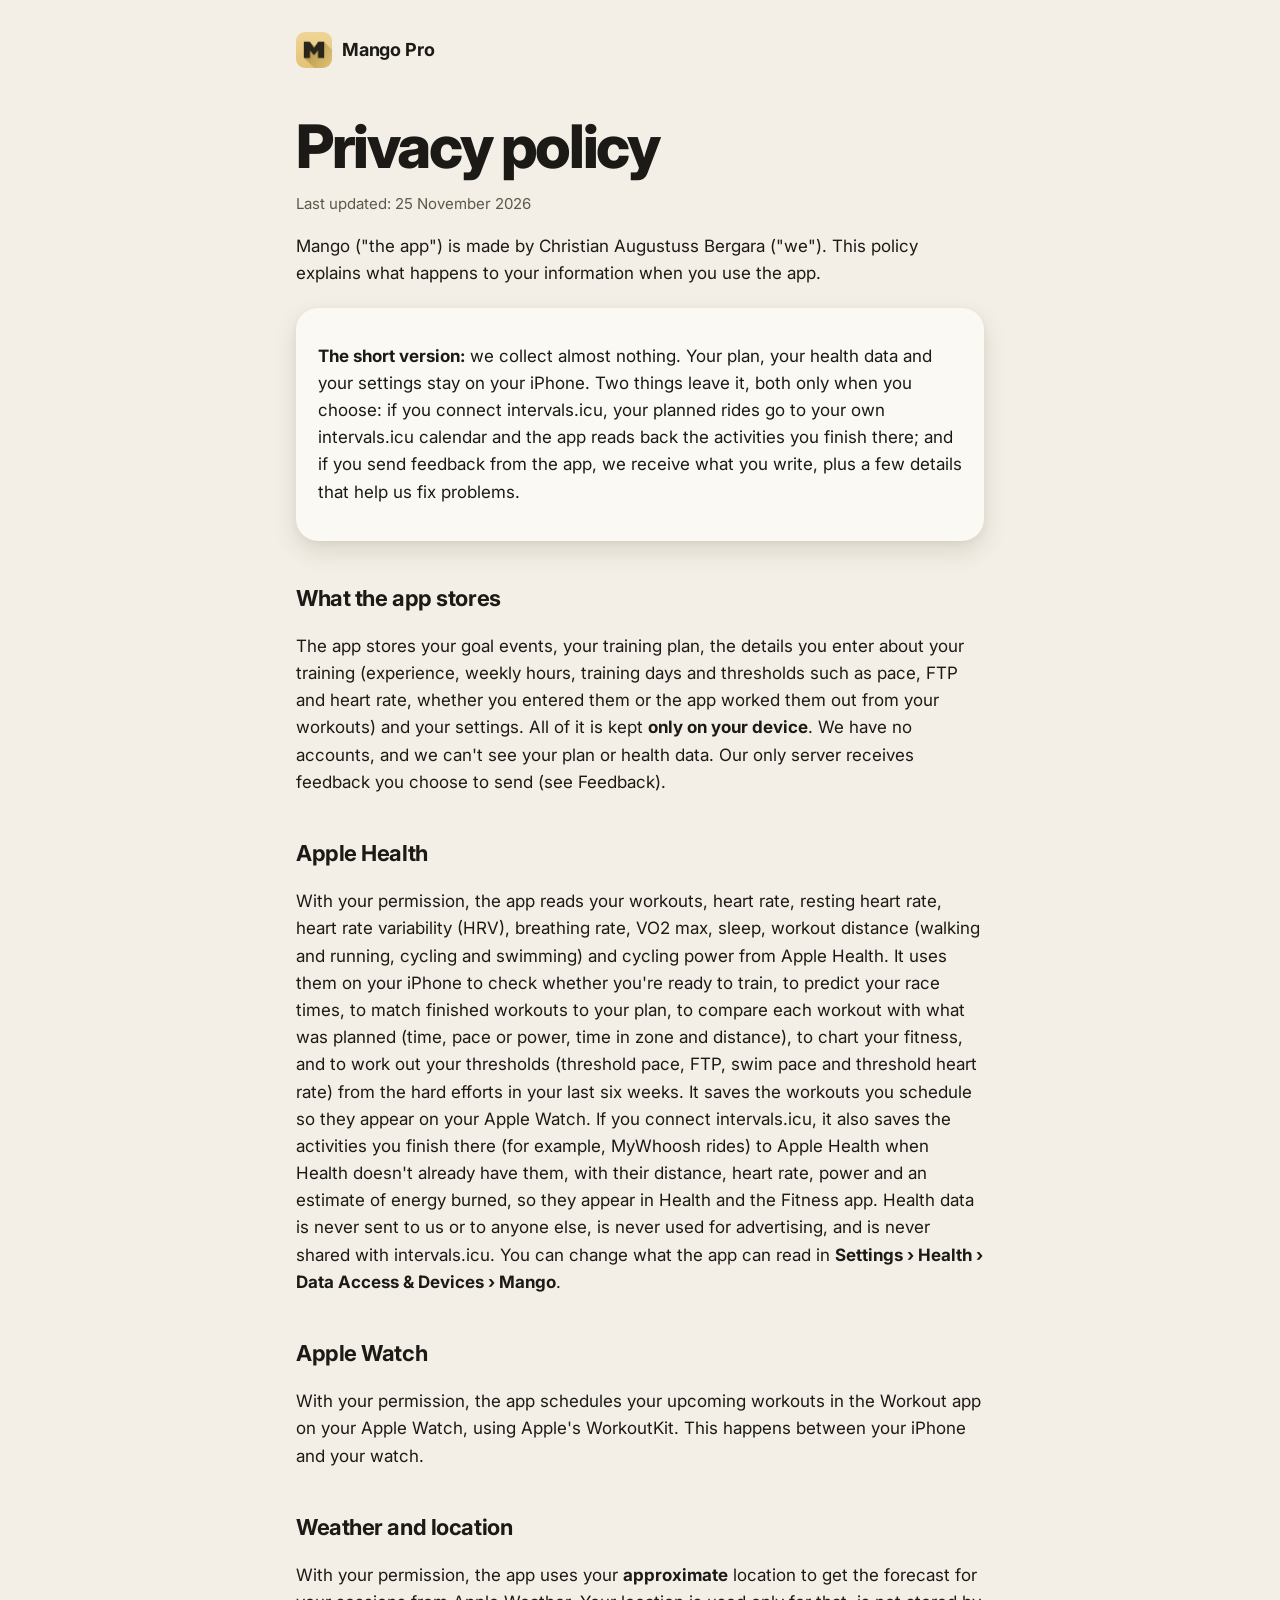
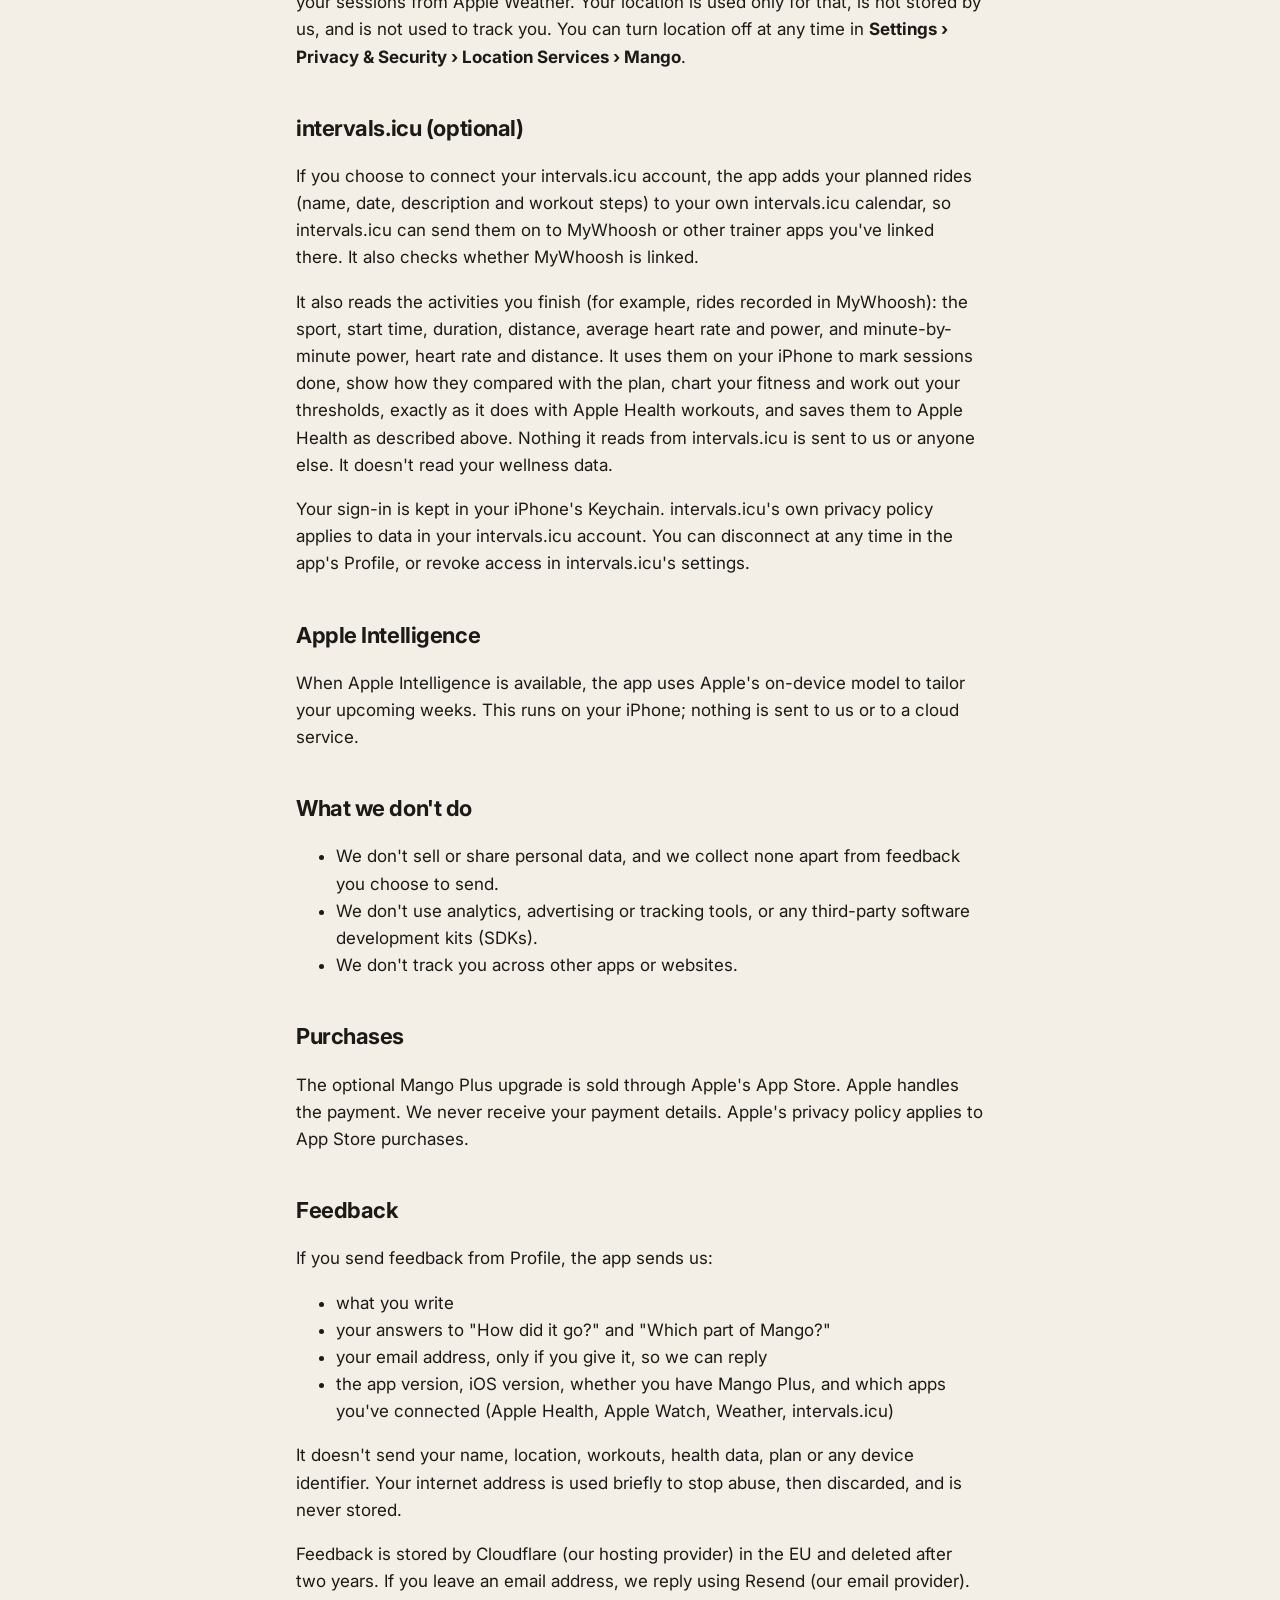
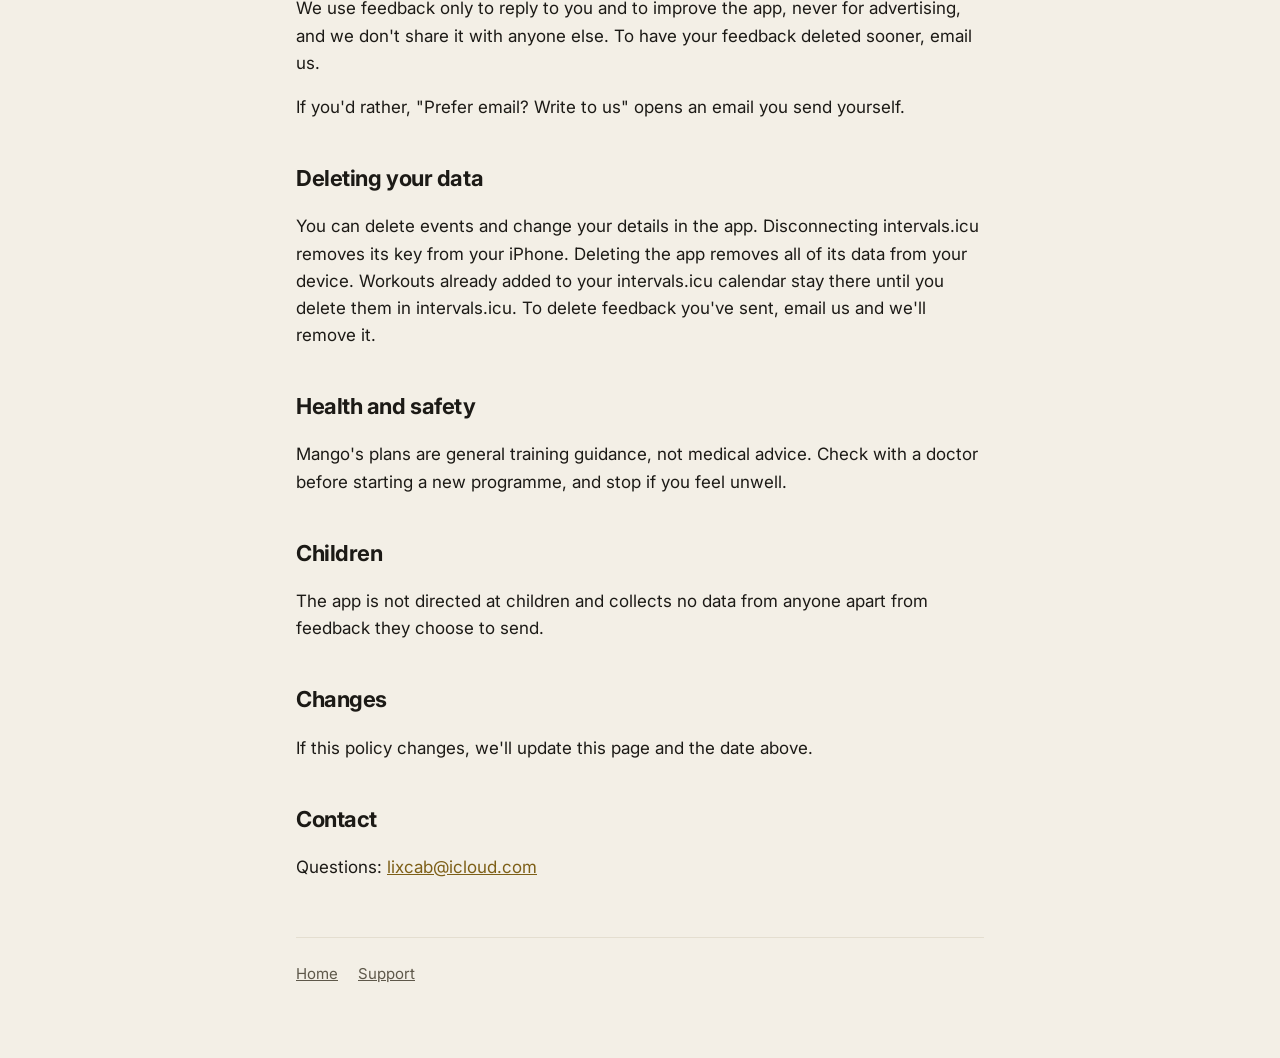
==== commit e55430fd: "Privacy policy for 1.1: breathing rate and VO2 max read; intervals.icu workouts saved to Apple Healt" ====
--- a/privacy.html
+++ b/privacy.html
@@ -2,7 +2,9 @@
 <html lang="en">
 <head>
 <meta charset="utf-8"><meta name="viewport" content="width=device-width, initial-scale=1">
-<title>Mango Privacy Policy</title>
+<title>Mango Pro Privacy Policy</title>
+<meta name="description" content="How Mango Pro handles your data: no account, no tracking, your plan and Apple Health data stay on your iPhone.">
+<link rel="canonical" href="https://mango-pro.app/privacy.html">
 <link rel="preconnect" href="https://fonts.googleapis.com"><link rel="preconnect" href="https://fonts.gstatic.com" crossorigin>
 <link rel="stylesheet" href="https://fonts.googleapis.com/css2?family=Inter:wght@400;500;600;700;800&display=swap">
 <link rel="stylesheet" href="style.css">
@@ -19,7 +21,7 @@
 <p>The app stores your goal events, your training plan, the details you enter about your training (experience, weekly hours, training days and thresholds such as pace, FTP and heart rate, whether you entered them or the app worked them out from your workouts) and your settings. All of it is kept <strong>only on your device</strong>. We have no accounts, and we can't see your plan or health data. Our only server receives feedback you choose to send (see Feedback).</p>
 
 <h2>Apple Health</h2>
-<p>With your permission, the app reads your workouts, heart rate, resting heart rate, heart rate variability (HRV), sleep, workout distance (walking and running, cycling and swimming) and cycling power from Apple Health. It uses them on your iPhone to check whether you're ready to train, to match finished workouts to your plan, to compare each workout with what was planned (time, pace or power, time in zone and distance), to chart your fitness, and to work out your thresholds (threshold pace, FTP, swim pace and threshold heart rate) from the hard efforts in your last six weeks. It saves the workouts you schedule so they appear on your Apple Watch. Health data is never sent to us or to anyone else, is never used for advertising, and is never shared with intervals.icu. You can change what the app can read in <strong>Settings › Health › Data Access &amp; Devices › Mango</strong>.</p>
+<p>With your permission, the app reads your workouts, heart rate, resting heart rate, heart rate variability (HRV), breathing rate, VO2 max, sleep, workout distance (walking and running, cycling and swimming) and cycling power from Apple Health. It uses them on your iPhone to check whether you're ready to train, to predict your race times, to match finished workouts to your plan, to compare each workout with what was planned (time, pace or power, time in zone and distance), to chart your fitness, and to work out your thresholds (threshold pace, FTP, swim pace and threshold heart rate) from the hard efforts in your last six weeks. It saves the workouts you schedule so they appear on your Apple Watch. If you connect intervals.icu, it also saves the activities you finish there (for example, MyWhoosh rides) to Apple Health when Health doesn't already have them, with their distance, heart rate, power and an estimate of energy burned, so they appear in Health and the Fitness app. Health data is never sent to us or to anyone else, is never used for advertising, and is never shared with intervals.icu. You can change what the app can read in <strong>Settings › Health › Data Access &amp; Devices › Mango</strong>.</p>
 
 <h2>Apple Watch</h2>
 <p>With your permission, the app schedules your upcoming workouts in the Workout app on your Apple Watch, using Apple's WorkoutKit. This happens between your iPhone and your watch.</p>
@@ -29,7 +31,7 @@
 
 <h2>intervals.icu (optional)</h2>
 <p>If you choose to connect your intervals.icu account, the app adds your planned rides (name, date, description and workout steps) to your own intervals.icu calendar, so intervals.icu can send them on to MyWhoosh or other trainer apps you've linked there. It also checks whether MyWhoosh is linked.</p>
-<p>It also reads the activities you finish (for example, rides recorded in MyWhoosh): the sport, start time, duration, distance, average heart rate and power, and minute-by-minute power, heart rate and distance. It uses them on your iPhone to mark sessions done, show how they compared with the plan, chart your fitness and work out your thresholds, exactly as it does with Apple Health workouts. Nothing it reads from intervals.icu is sent to us or anyone else. It doesn't read your wellness data.</p>
+<p>It also reads the activities you finish (for example, rides recorded in MyWhoosh): the sport, start time, duration, distance, average heart rate and power, and minute-by-minute power, heart rate and distance. It uses them on your iPhone to mark sessions done, show how they compared with the plan, chart your fitness and work out your thresholds, exactly as it does with Apple Health workouts, and saves them to Apple Health as described above. Nothing it reads from intervals.icu is sent to us or anyone else. It doesn't read your wellness data.</p>
 <p>Your sign-in is kept in your iPhone's Keychain. intervals.icu's own privacy policy applies to data in your intervals.icu account. You can disconnect at any time in the app's Profile, or revoke access in intervals.icu's settings.</p>
 
 <h2>Apple Intelligence</h2>
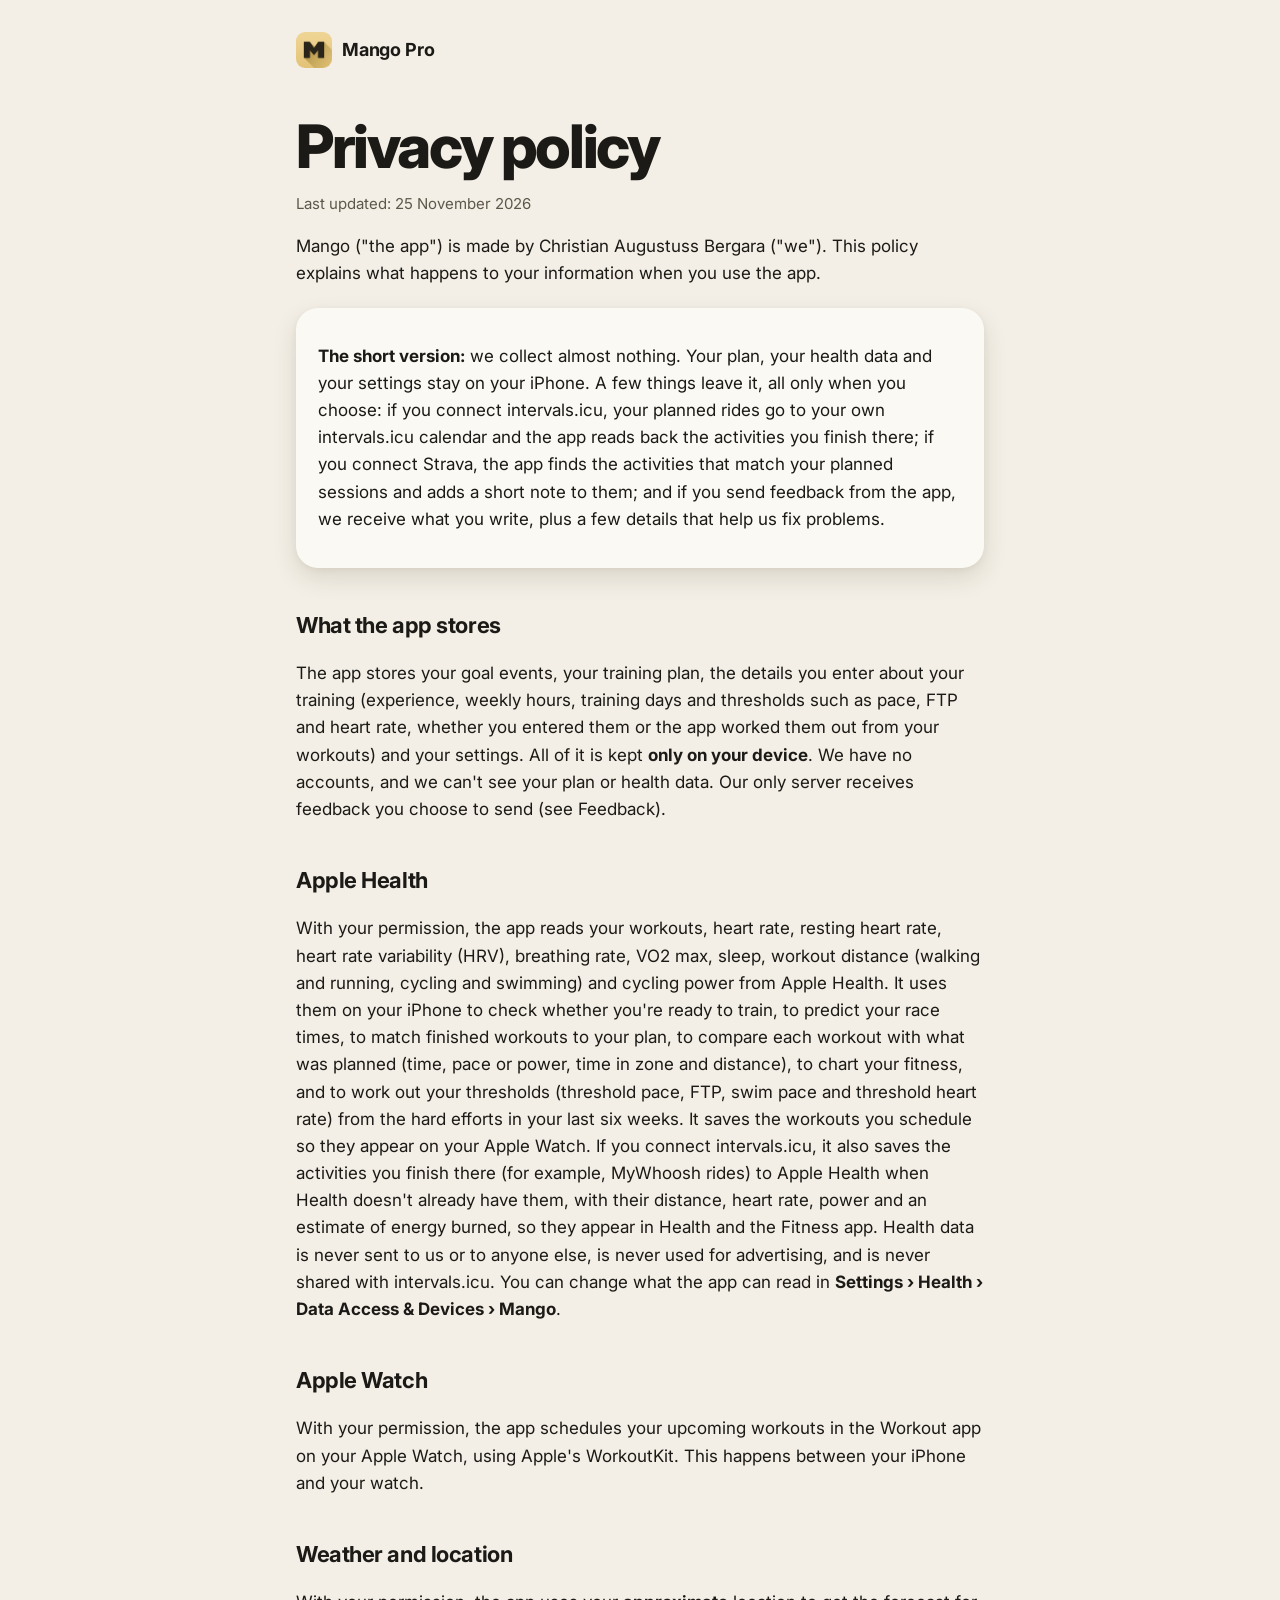
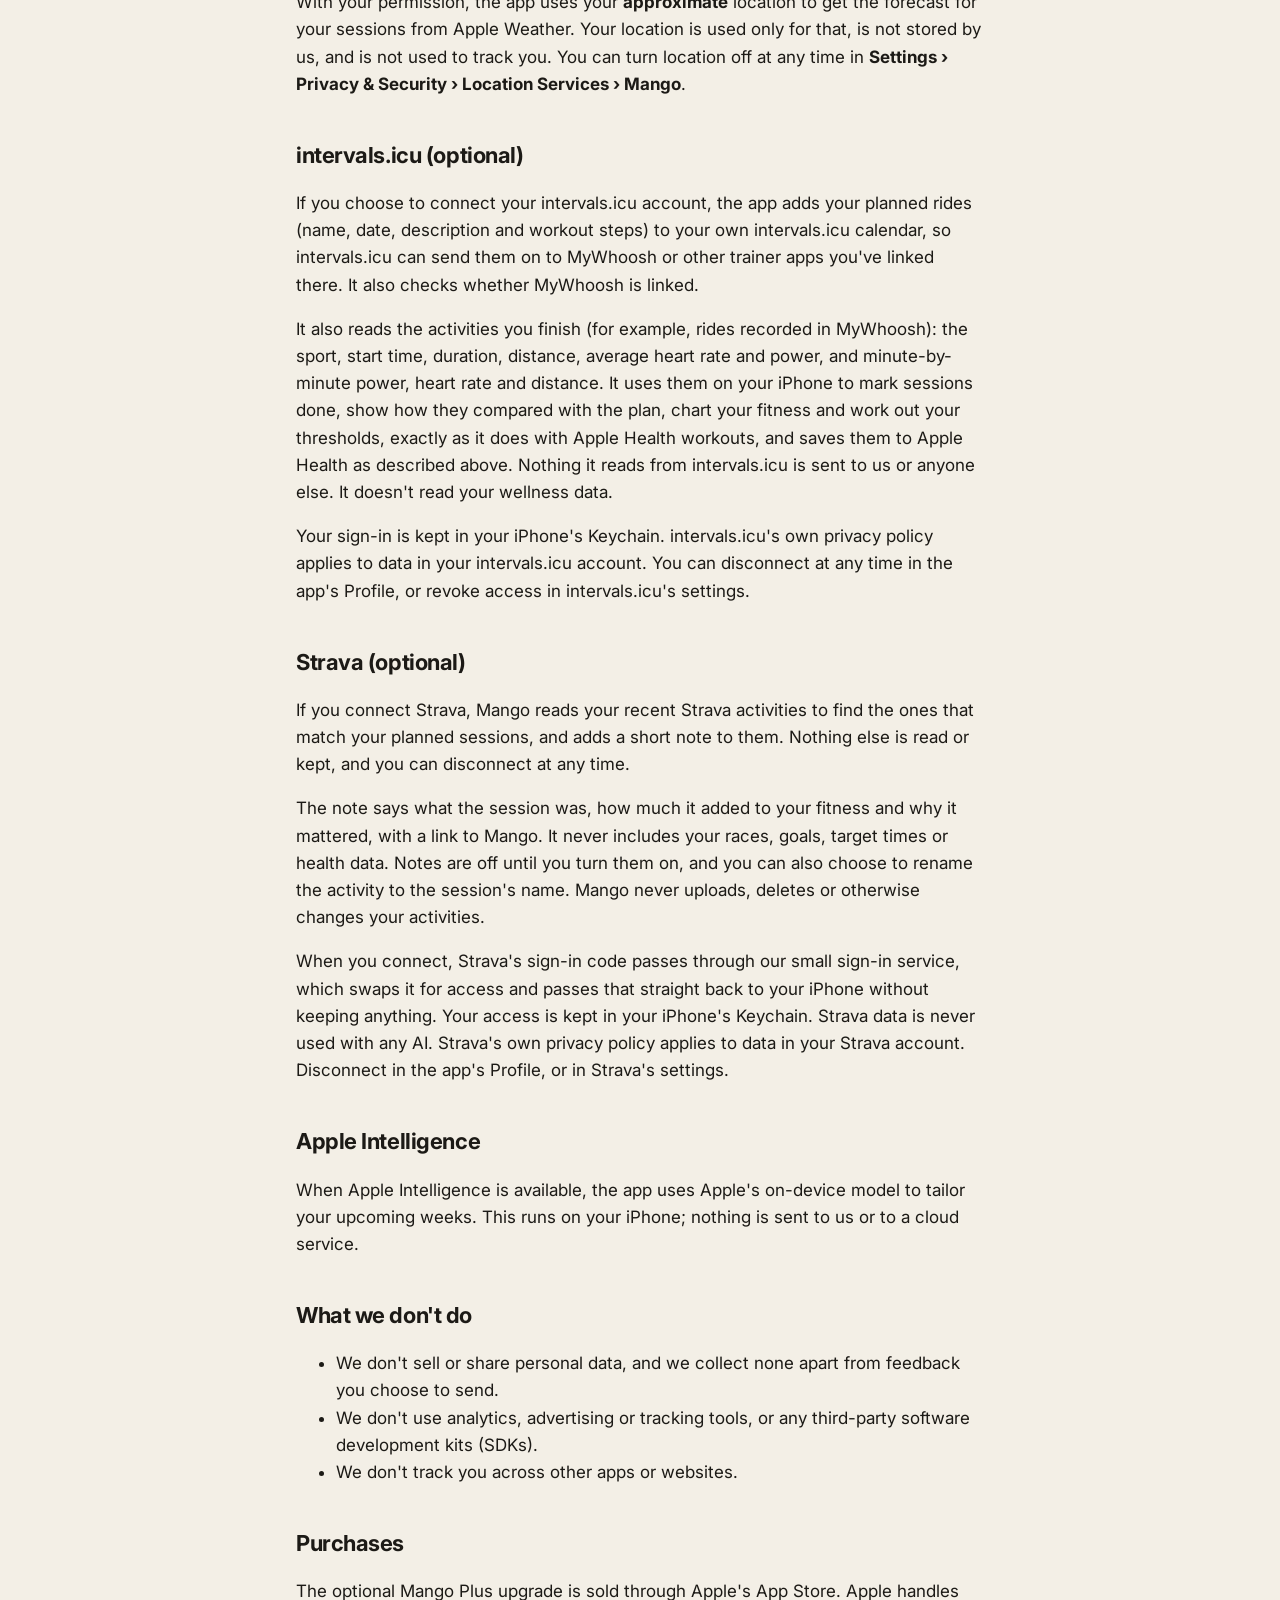
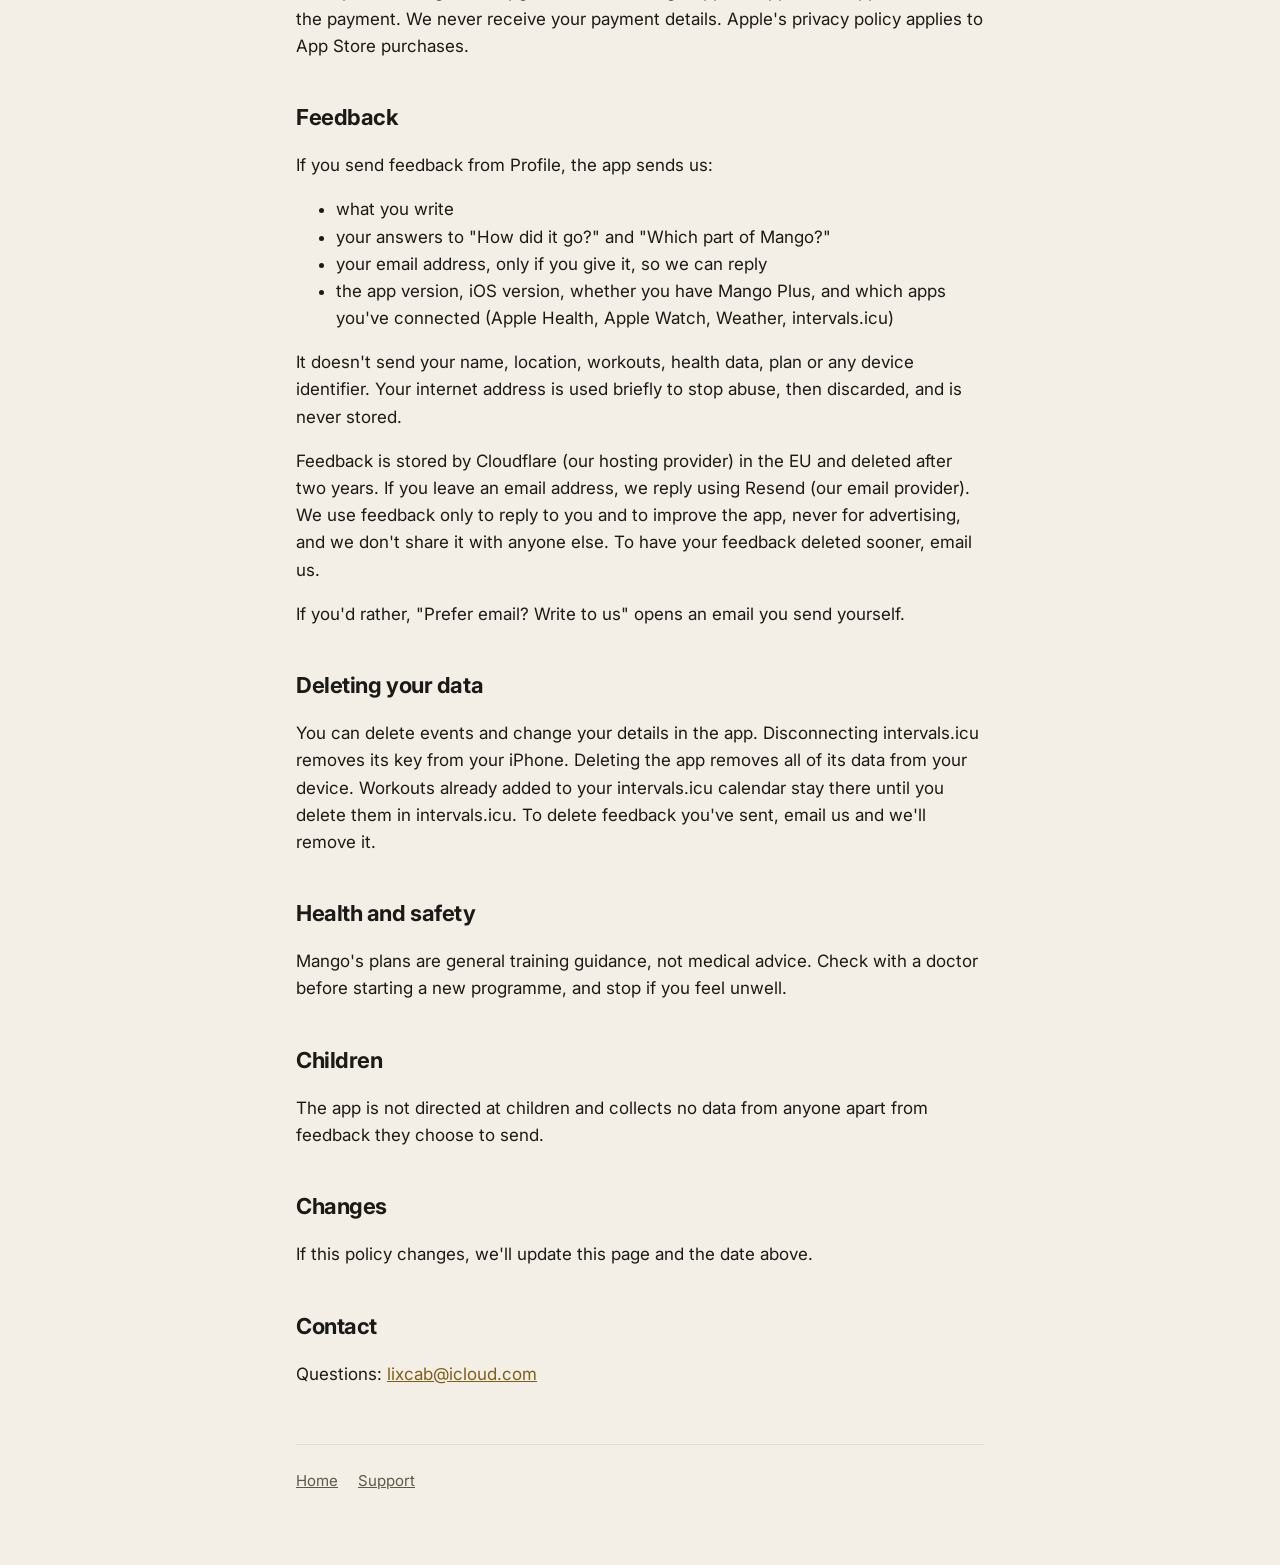
==== commit 3dca1264: "Privacy: Strava section (Mango 1.5)" ====
--- a/privacy.html
+++ b/privacy.html
@@ -15,7 +15,7 @@
 <p class="muted">Last updated: 25 November 2026</p>
 <p>Mango ("the app") is made by Christian Augustuss Bergara ("we"). This policy explains what happens to your information when you use the app.</p>
 
-<div class="card"><p><strong>The short version:</strong> we collect almost nothing. Your plan, your health data and your settings stay on your iPhone. Two things leave it, both only when you choose: if you connect intervals.icu, your planned rides go to your own intervals.icu calendar and the app reads back the activities you finish there; and if you send feedback from the app, we receive what you write, plus a few details that help us fix problems.</p></div>
+<div class="card"><p><strong>The short version:</strong> we collect almost nothing. Your plan, your health data and your settings stay on your iPhone. A few things leave it, all only when you choose: if you connect intervals.icu, your planned rides go to your own intervals.icu calendar and the app reads back the activities you finish there; if you connect Strava, the app finds the activities that match your planned sessions and adds a short note to them; and if you send feedback from the app, we receive what you write, plus a few details that help us fix problems.</p></div>
 
 <h2>What the app stores</h2>
 <p>The app stores your goal events, your training plan, the details you enter about your training (experience, weekly hours, training days and thresholds such as pace, FTP and heart rate, whether you entered them or the app worked them out from your workouts) and your settings. All of it is kept <strong>only on your device</strong>. We have no accounts, and we can't see your plan or health data. Our only server receives feedback you choose to send (see Feedback).</p>
@@ -33,6 +33,11 @@
 <p>If you choose to connect your intervals.icu account, the app adds your planned rides (name, date, description and workout steps) to your own intervals.icu calendar, so intervals.icu can send them on to MyWhoosh or other trainer apps you've linked there. It also checks whether MyWhoosh is linked.</p>
 <p>It also reads the activities you finish (for example, rides recorded in MyWhoosh): the sport, start time, duration, distance, average heart rate and power, and minute-by-minute power, heart rate and distance. It uses them on your iPhone to mark sessions done, show how they compared with the plan, chart your fitness and work out your thresholds, exactly as it does with Apple Health workouts, and saves them to Apple Health as described above. Nothing it reads from intervals.icu is sent to us or anyone else. It doesn't read your wellness data.</p>
 <p>Your sign-in is kept in your iPhone's Keychain. intervals.icu's own privacy policy applies to data in your intervals.icu account. You can disconnect at any time in the app's Profile, or revoke access in intervals.icu's settings.</p>
+
+<h2>Strava (optional)</h2>
+<p>If you connect Strava, Mango reads your recent Strava activities to find the ones that match your planned sessions, and adds a short note to them. Nothing else is read or kept, and you can disconnect at any time.</p>
+<p>The note says what the session was, how much it added to your fitness and why it mattered, with a link to Mango. It never includes your races, goals, target times or health data. Notes are off until you turn them on, and you can also choose to rename the activity to the session's name. Mango never uploads, deletes or otherwise changes your activities.</p>
+<p>When you connect, Strava's sign-in code passes through our small sign-in service, which swaps it for access and passes that straight back to your iPhone without keeping anything. Your access is kept in your iPhone's Keychain. Strava data is never used with any AI. Strava's own privacy policy applies to data in your Strava account. Disconnect in the app's Profile, or in Strava's settings.</p>
 
 <h2>Apple Intelligence</h2>
 <p>When Apple Intelligence is available, the app uses Apple's on-device model to tailor your upcoming weeks. This runs on your iPhone; nothing is sent to us or to a cloud service.</p>
